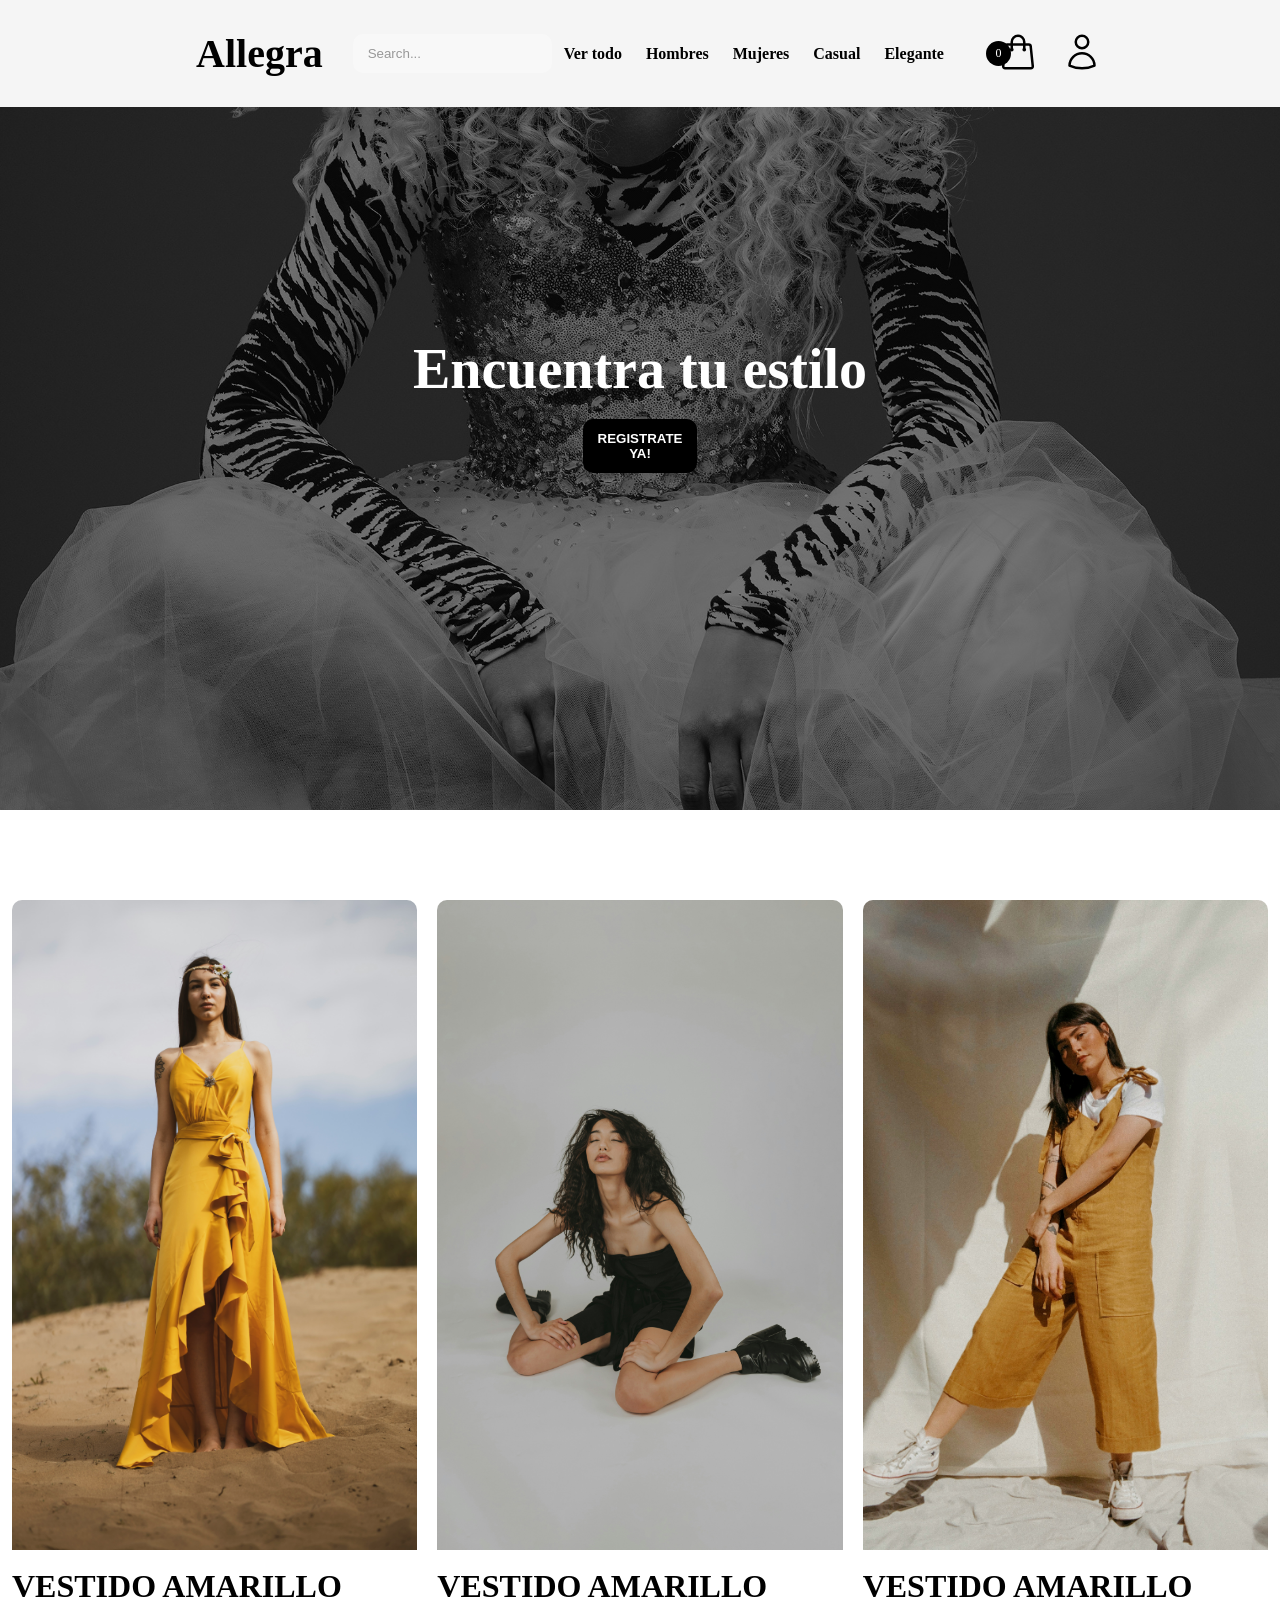
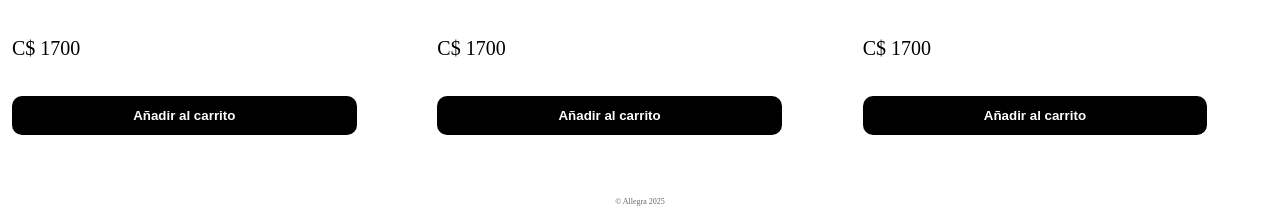
==== index.html @ 5d54c1ca "Se agrega el proyecto" ====
<!DOCTYPE html>
<html lang="en">

<head>
    <meta charset="UTF-8">
    <meta name="viewport" content="width=device-width, initial-scale=1.0">
    <title>Home - Allegra</title>
    <link rel="stylesheet" href="asset/styles.css" />
</head>

<body>
    <header>
        <div class="container">
            <h1 class="logo">Allegra</h1>
            <div class="search-bar">
                <input type="text" placeholder="Search...">
            </div>
            <nav>
                <ul>
                    <li><a href="#product-grid">Ver todo</a></li>
                    <li><a href="men.html">Hombres</a></li>
                    <li><a href="woman.html">Mujeres</a></li>
                    <li><a href="#">Casual</a></li>
                    <li><a href="#">Elegante</a></li>
                </ul>
            </nav>
            <div class="container-icon">
                <a href="cart.html">
                    <svg xmlns="http://www.w3.org/2000/svg" fill="none" viewBox="0 0 24 24" stroke-width="1.5"
                    stroke="currentColor" class="icon-cart">
                    <path stroke-linecap="round" stroke-linejoin="round"
                        d="M15.75 10.5V6a3.75 3.75 0 1 0-7.5 0v4.5m11.356-1.993 1.263 12c.07.665-.45 1.243-1.119 1.243H4.25a1.125 1.125 0 0 1-1.12-1.243l1.264-12A1.125 1.125 0 0 1 5.513 7.5h12.974c.576 0 1.059.435 1.119 1.007ZM8.625 10.5a.375.375 0 1 1-.75 0 .375.375 0 0 1 .75 0Zm7.5 0a.375.375 0 1 1-.75 0 .375.375 0 0 1 .75 0Z" />
                </svg>
                </a>
                <a href="login.html">
                    <svg xmlns="http://www.w3.org/2000/svg" fill="none" viewBox="0 0 24 24" stroke-width="1.5"
                        stroke="currentColor" class="icon-user">
                        <path stroke-linecap="round" stroke-linejoin="round"
                            d="M15.75 6a3.75 3.75 0 1 1-7.5 0 3.75 3.75 0 0 1 7.5 0ZM4.501 20.118a7.5 7.5 0 0 1 14.998 0A17.933 17.933 0 0 1 12 21.75c-2.676 0-5.216-.584-7.499-1.632Z" />
                    </svg>
                </a>

                <div class="count-products">
                    <span id="contador-productos">0</span>
                </div>

            </div>
        </div>

    </header>
    <section id="hero">
        <h1>Encuentra tu estilo</h1>
        <form action=""><button class="button-register">REGISTRATE YA!</button></form>
    </section>
    <section id="product-grid">
        <div class="container">
            <div class="container-items">
                <div class="item">
                    <figure><img src="asset/images/engin-akyurt-V3ooWSqPPvc-unsplash.jpg" alt="product" /></figure>
                    <div class="info-product">
                        <h2>VESTIDO AMARILLO</h2>
                        <p>C$ 1700</p>
                        <form action="cart.html"><button>Añadir al carrito</button></form>
                    </div>
                </div>
                <div class="item">
                    <figure><img src="asset/images/elise-wilcox-J1K3axuq22k-unsplash.jpg" alt="product" /></figure>
                    <div class="info-product">
                        <h2>VESTIDO AMARILLO</h2>
                        <p>C$ 1700</p>
                        <form action="cart.html"><button>Añadir al carrito</button></form>
                    </div>
                </div>
                <div class="item">
                    <figure><img src="asset/images/farol-106-qnEwPaRu9Es-unsplash.jpg" alt="product" /></figure>
                    <div class="info-product">
                        <h2>VESTIDO AMARILLO</h2>
                        <p>C$ 1700</p>
                        <form action="cart.html"><button>Añadir al carrito</button></form>
                    </div>
                </div>
            </div>

        </div>
    </section>

    <footer>
        <div class="container">
            <p>&copy; Allegra 2025</p>
        </div>
    </footer>

    <script src="asset/index.js"></script>
</body>

</html>
---- asset/styles.css ----
* {
    margin: 0;
    padding: 0;
    box-sizing: border-box;
}


body {
    margin: 0 auto;
    background-color: white;
    max-width: 100 px;
    font-family: 'Playfair Display', serif;
}

html {
    scroll-behavior: smooth;
}

h1 {
    font-size: 3.5em;
}

h2 {
    font-size: 2.0em;
}

p {
    font-size: 1.25em;
}

ul {
    list-style: none;
    display: flex;
    justify-content: space-around;
    padding: 0;

}

button {
    width: 85%;
    padding: 12px;
    margin-top: 18px;
    border: none;
    border-radius: 10px;
    background-color: #000;
    color: #fff;
    cursor: pointer;
    font-weight: bold;
    transition: background 0.3s;
}

button:hover {
    background-color: grey;
}

.container {
    max-width: 1400px;
    margin: auto;
}

.search-bar input {
    padding: 8px;
    border-radius: 20px;
    border: 1px solid #ccc;
    width: 500px;
}

.icon-cart {
    width: 40px;
    height: 40px;
    stroke: #000;

}

.icon-cart:hover {
    cursor: pointer;
}

.icon-user {
    width: 40px;
    height: 40px;
}

img {
    max-width: 100%;
}

header {
    display: flex;
    justify-content: space-between;
    padding: 5px 0 5px 0;
    background-color: whitesmoke;
    z-index: 1;
}

.container-icon {
    position: relative;
}

.count-products {
    position: absolute;
    top: 55% right 0;
    background-color: #000;
    color: #fff;
    width: 25px;
    height: 25px;
    display: flex;
    justify-content: center;
    align-items: center;
    border-radius: 50%;
}

#contador-productos {
    font-size: 12px;
}


.cart-product {
    display: flex;
    align-items: center;
    justify-content: space-between;
    padding: 30px;

    border-bottom: 1px solid rgba(0, 0, 0, 0.20);
}


.info-cart-product {
    display: flex;
    justify-content: space-between;
    flex: 0.8;
}

.titulo-producto-carrito {
    font-size: 20px;
}

.precio-producto-carrito {
    font-weight: 700;
    font-size: 20px;
    margin-left: 10px;
}

.cantidad-producto-carrito {
    font-weight: 400;
    font-size: 20px;
}

.cart-total {
    display: flex;
    justify-content: center;
    align-items: center;
    padding: 20px 0;
    gap: 20px;
}

.cart-total h3 {
    font-size: 20 px;
    font-weight: 700;
}

.total-pagar {
    font-size: 20 px;
    font-weight: 900;
}

.icon-close {
    width: 25px;
    height: 25px;
}

.icon-close:hover {
    stroke: red;
    cursor: pointer;
}

.container-cart-products {
    position: absolute;
    top: 50px;
    right: 0;
    background-color: white;
    width: 400px;
    z-index: 2;
    box-shadow: 0 10px 20px rgba(0, 0, 0, 0.20);
    border-radius: 10px;


}

header .logo {
    margin: 0;
    padding: 25px 30px;
    font-weight: bold;

}

header .container {
    display: flex;
    flex-direction: column;
    align-items: center;
}

header .container-icon {
    display: flex;
    flex-direction: column;
    align-items: center;
}

header nav {
    display: flex;
    flex-direction: column;
    text-align: center;
    padding-bottom: 25px;
}

header a {
    padding: 5px 12px;
    text-decoration: none;
    font-weight: bold;
    color: black;
}

header a:hover {
    color: grey;
}

#hero {
    display: flex;
    align-items: center;
    justify-content: center;
    text-align: center;
    flex-direction: column;
    height: 90vh;
    color: white;
    background-image: linear-gradient(0deg,
            rgba(0, 0, 0, 0.5),
            rgba(0, 0, 0, 0.5)), url("images/ben-scott-bCnM5P0gcpY-unsplash.jpg");
    background-repeat: no-repeat;
    background-size: cover;
    background-position: center center;
}

#hero h1 {
    color: white;
}


.button-register {
    padding: 10px 40 px;
    margin-top: 18px;
    border: none;
    border-radius: 10px;
    background-color: #000;
    color: #fff;
    cursor: pointer;
    font-weight: bold;
}


.button-register:hover {
    color: gray;
}

footer {
    font-size: 0.5vw;

}

footer p {
    margin: 0;
    padding: 12px;
    color: rgb(100, 100, 100)
}

footer .container {
    height: 150 px;
    display: flex;
    justify-content: center;
    align-items: flex-end;
}

/* Main*/
.container-items {
    display: grid;
    grid-template-columns: repeat(3, 1fr);
    gap: 20px;
    padding: 50px 12px;
    padding-top: 90px;

}

.container-items-men {
    display: grid;
    grid-template-columns: repeat(3, 1fr);
    gap: 20px;
    padding: 50px 12px;
    padding-top: 150px;

}

.item {
    border-radius: 10px;
}

.item:hover {
    box-shadow: 0 10px 20px rgba(0, 0, 0, 0.20);
}

.info-product {
    padding: 15px 30 px;
    line-height: 2;
    display: flex;
    flex-direction: column;
    gap: 10px;
}

.item img {
    width: 100%;
    height: 650px;
    object-fit: cover;
    border-radius: 10px 10px 0 0;
    transition: all .5s;
}

.item figure {
    overflow: hidden;

}

.item:hover img {
    transform: scale(1.2);
}

@media(min-width:720px) {

    header {
        position: fixed;
        width: 100%;

    }

    header .container {
        flex-direction: row;
        justify-content: space-between;
    }

    header .container-icon {
        flex-direction: row;
    }

    header nav {
        flex-direction: row;
        padding-bottom: 0;
        padding-right: 30px;
    }



}

/* LOGIN */

#login {
    display: flex;
    align-items: center;
    justify-content: center;
    text-align: center;
    flex-direction: column;
    height: 100vh;
    color: white;
    background-image: linear-gradient(0deg,
            rgba(0, 0, 0, 0.5),
            rgba(0, 0, 0, 0.5)), url("images/ben-scott-bCnM5P0gcpY-unsplash.jpg");
    background-repeat: no-repeat;
    backdrop-filter: blur(8px);
    background-size: cover;
    background-position: center center;
}

.login-container {
    background: rgba(255, 255, 255, 0.886);
    border-radius: 20px;
    box-shadow: 0 8px 32px 0 rgba(31, 38, 135, 0.37);
    backdrop-filter: blur(8px);
    -webkit-backdrop-filter: blur(8px);
    border: 1px solid rgba(255, 255, 255, 0.18);
    padding: 40px;
    max-width: 400px;
    width: 90%;
    color: #000000;
    text-align: center;
}

.logo {
    font-family: 'Playfair Display', serif;
    font-size: 2.5rem;
    margin-bottom: 10px;
}

.login-title {
    font-size: 1.8rem;
    margin-bottom: 20px;
    font-weight: 600;
}

input[type="text"],
input[type="email"],
input[type="password"] {
    width: 100%;
    padding: 12px 15px;
    margin: 10px 0;
    border: none;
    border-radius: 10px;
    background: rgba(255, 255, 255, 0.3);
    color: #000000;
}

input::placeholder {
    color: rgba(111, 111, 111, 0.7);
}

.login-options {
    display: flex;
    justify-content: space-between;
    align-items: center;
    font-size: 0.9rem;
    color: #000000;
    margin-top: 10px;
}

.login-container p {
    font-size: 0.9rem;
    margin-top: 10px;
}

/* Sign Up */

#left-form{
    width: 50%;
    height: 100%;
    overflow: hidden;
    float: left;
    background-color: #fff url("images/aiony-haust-owp8uQgoK8U-unsplash.jpg") no-repeat center;
    background-size:  cover;
}

#right-form{
    width: 50%;
    height: 100%;
    margin: 0;
    float: left;
    background-color: #fff;
}
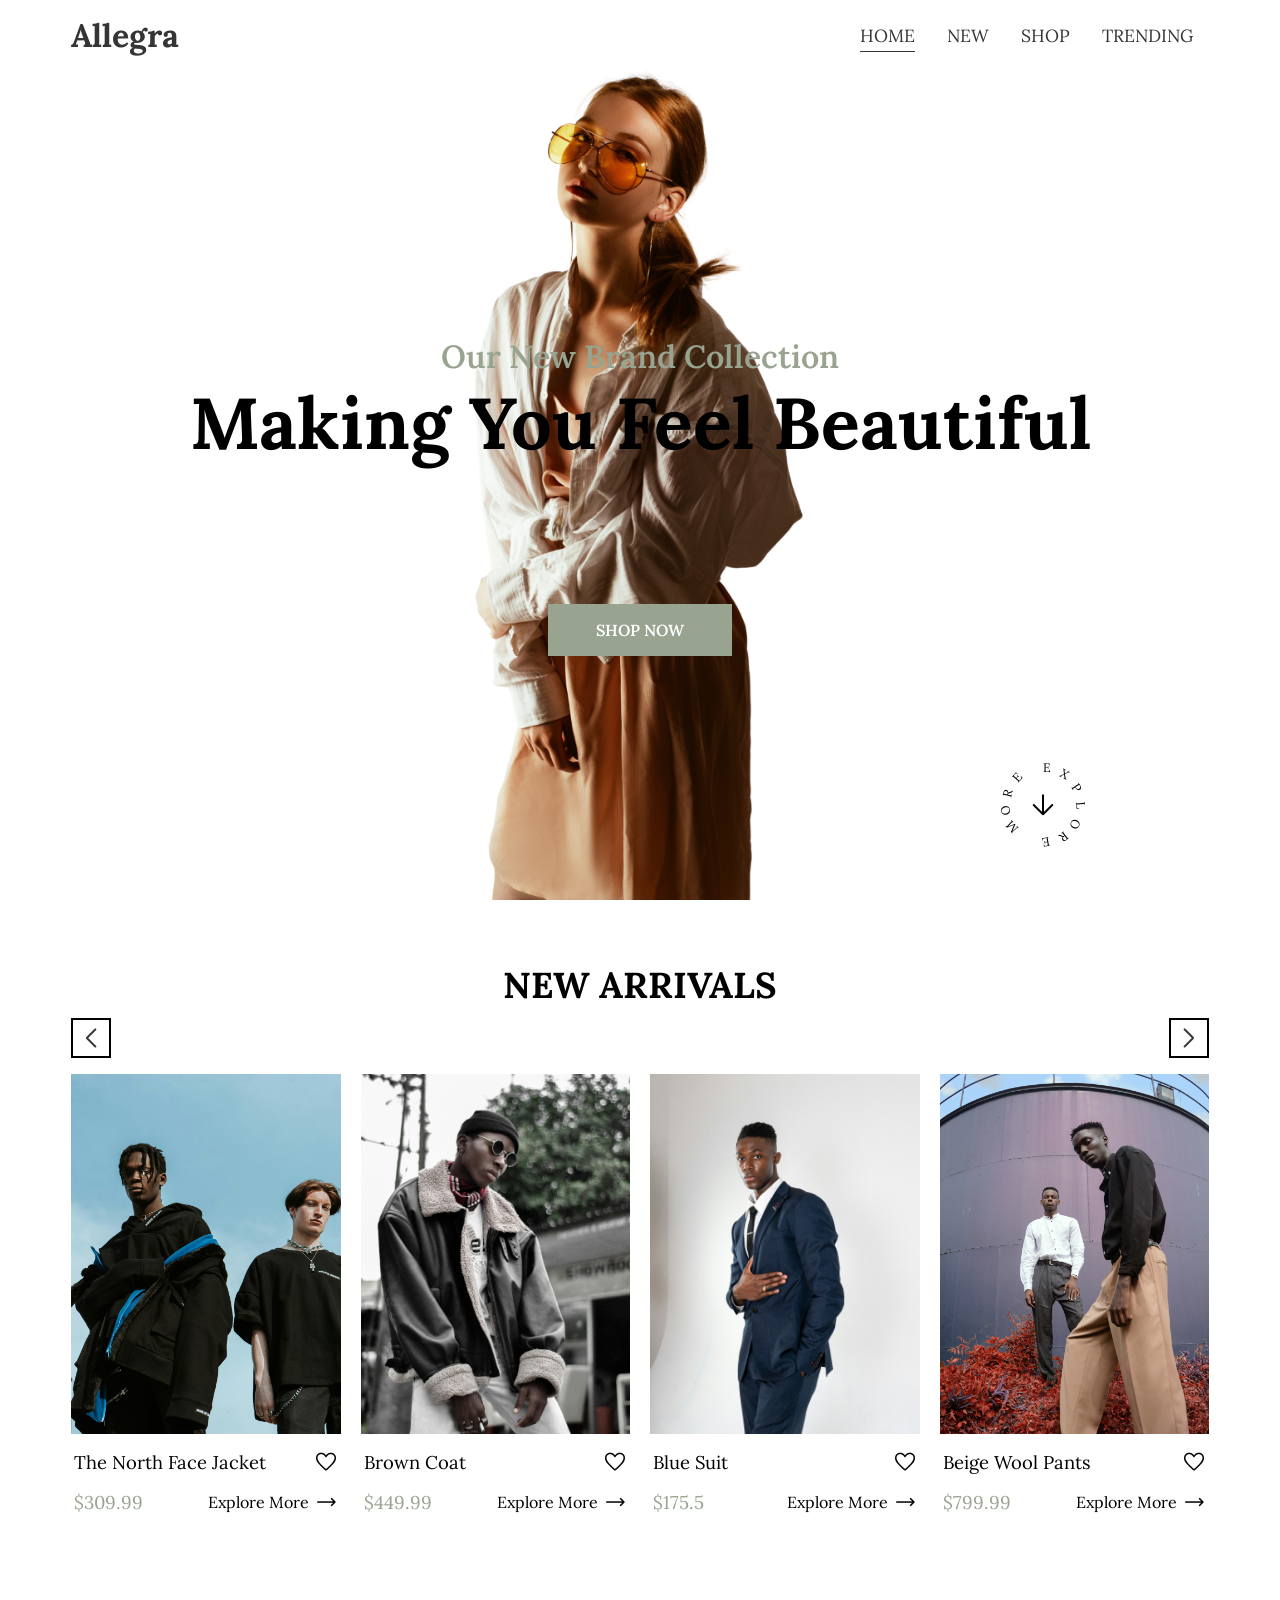
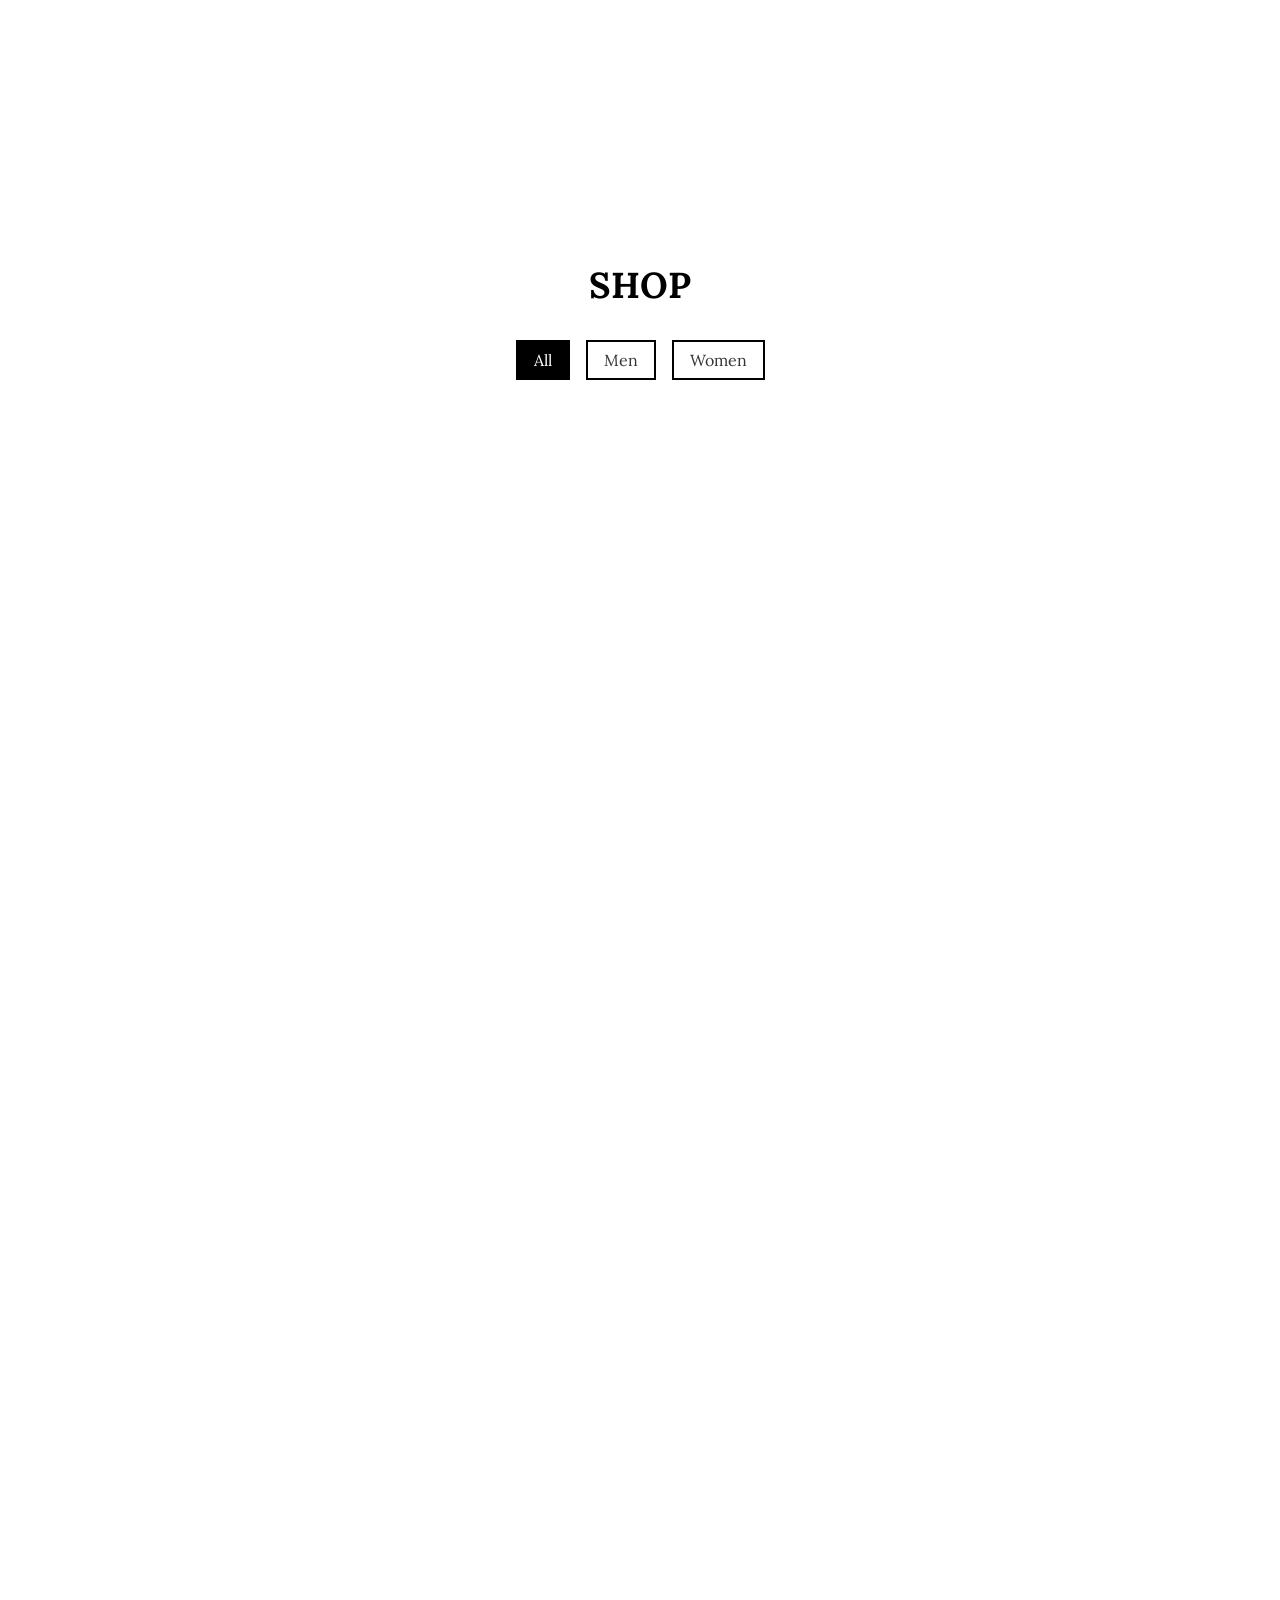
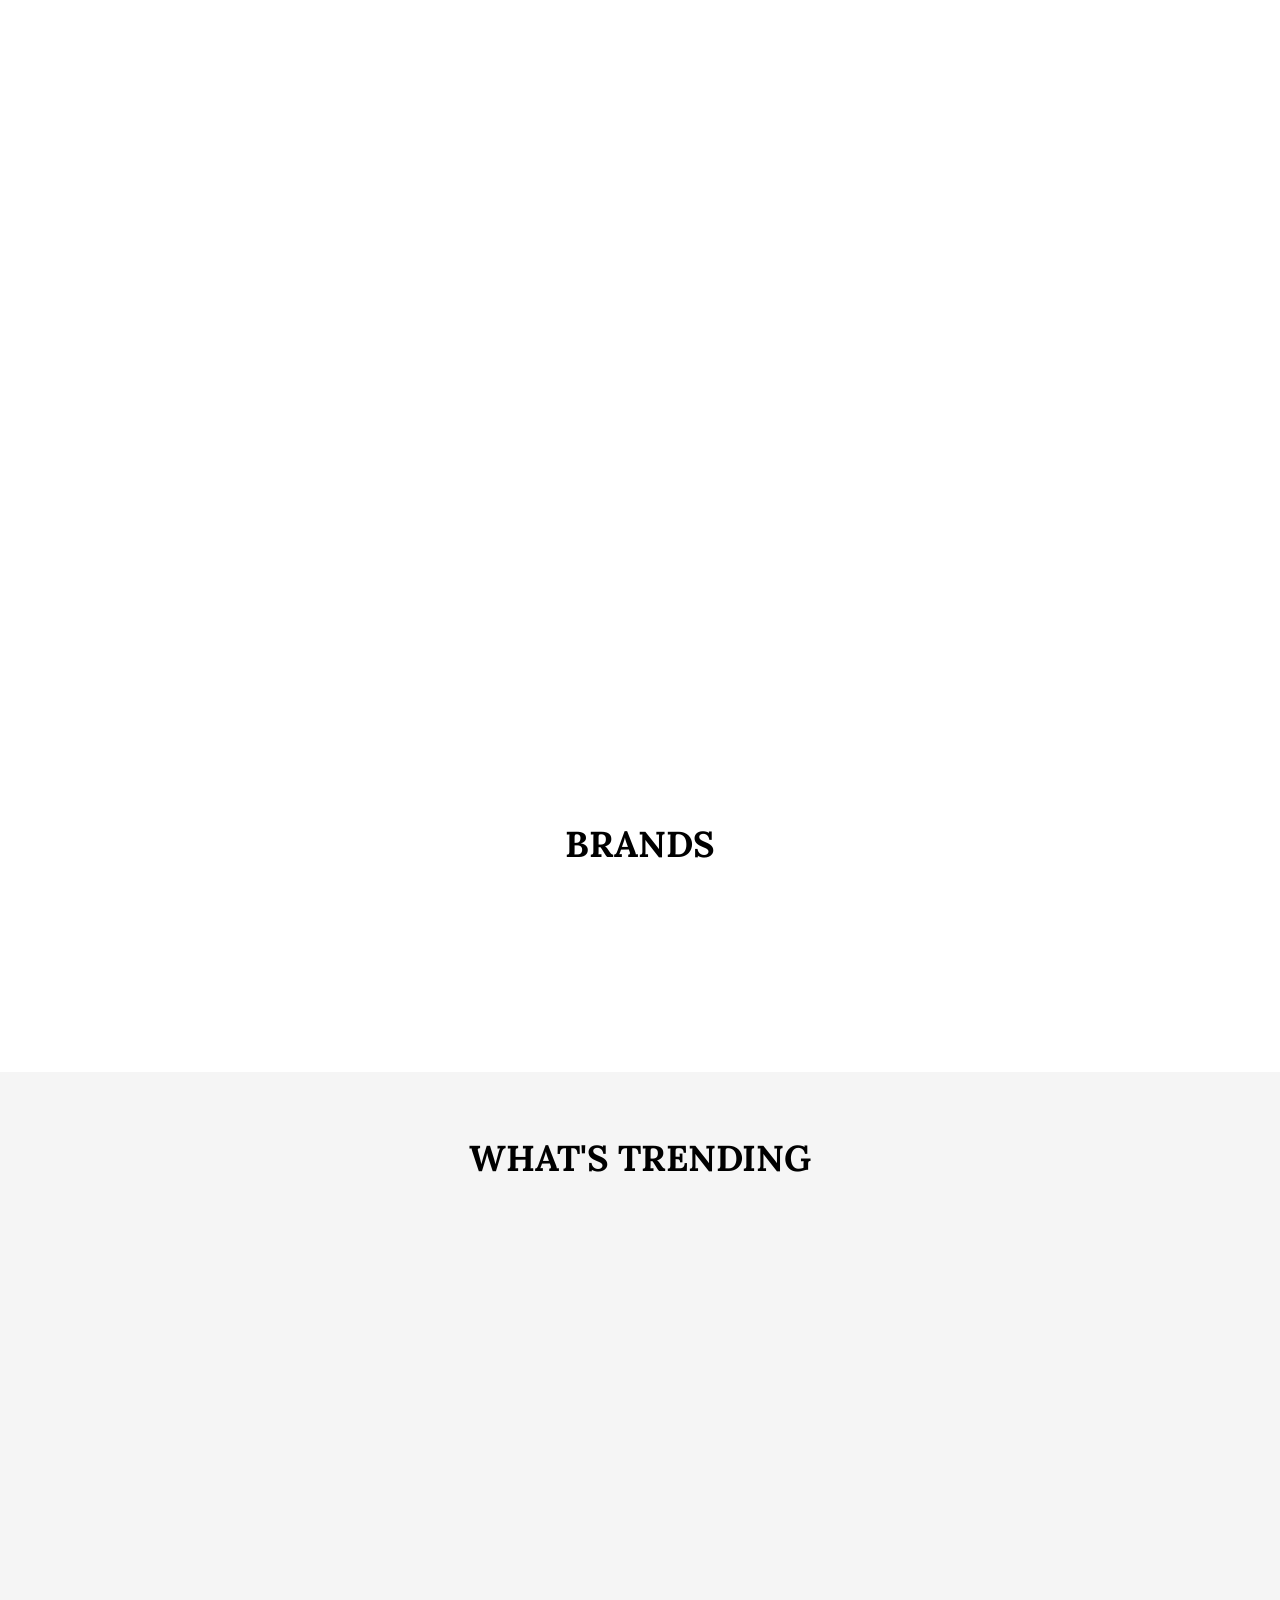
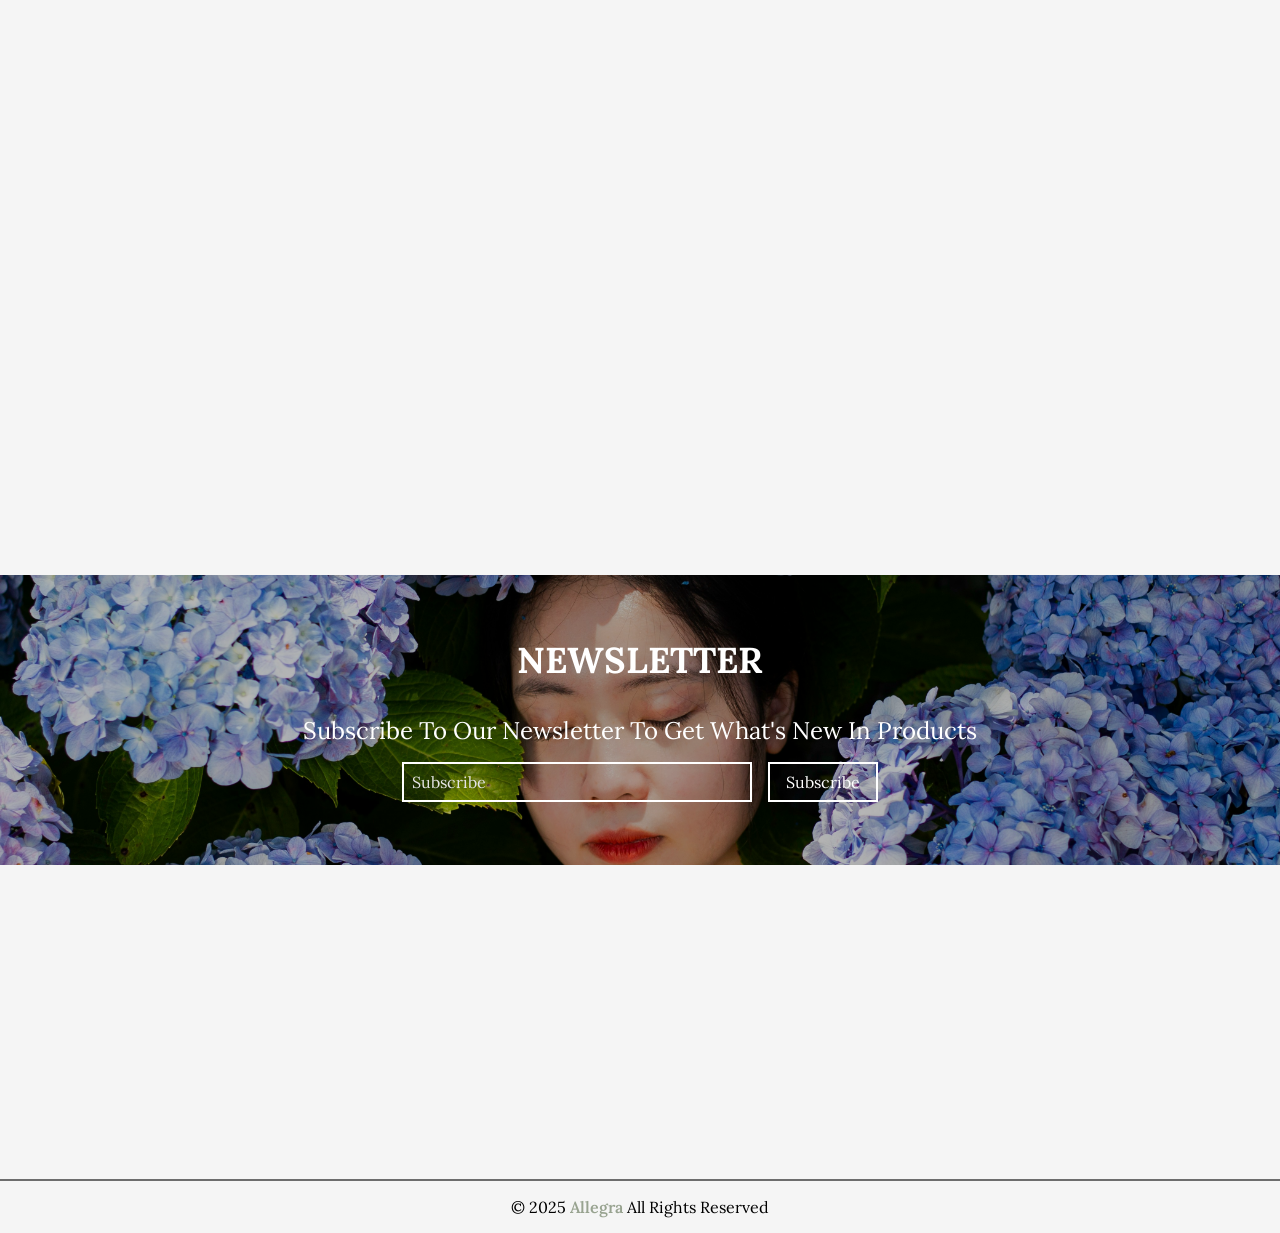
==== commit fd05bc7a: "Se agrega nuevos cambios" ====
--- a/index.html
+++ b/index.html
@@ -1,96 +1,265 @@
 <!DOCTYPE html>
 <html lang="en">
-
-<head>
-    <meta charset="UTF-8">
-    <meta name="viewport" content="width=device-width, initial-scale=1.0">
-    <title>Home - Allegra</title>
-    <link rel="stylesheet" href="asset/styles.css" />
-</head>
-
-<body>
-    <header>
-        <div class="container">
-            <h1 class="logo">Allegra</h1>
-            <div class="search-bar">
-                <input type="text" placeholder="Search...">
-            </div>
-            <nav>
-                <ul>
-                    <li><a href="#product-grid">Ver todo</a></li>
-                    <li><a href="men.html">Hombres</a></li>
-                    <li><a href="woman.html">Mujeres</a></li>
-                    <li><a href="#">Casual</a></li>
-                    <li><a href="#">Elegante</a></li>
+    <head>
+        <meta charset="UTF-8" />
+        <meta name="viewport" content="width=device-width, initial-scale=1.0" />
+        <!-- Google Fonts Icons -->
+        <link rel="stylesheet" href="https://fonts.googleapis.com/css2?family=Material+Symbols+Rounded:opsz,wght,FILL,GRAD@48,400,0,0" />
+
+        <!-- CSS -->
+        <link rel="stylesheet" href="asset/styles.css" />
+        <link rel="stylesheet" href="asset/css/swiper.css" />
+
+        
+        <title>Allegra - Home</title>
+    </head>
+    <body>
+        <!-- ============= Header ============= -->
+        <header class="header">
+            <nav class="header__container container">
+                <div class="header__logo">
+                    <h1><a href="./">Allegra</a></h1>
+                </div>
+                <ul class="header__links">
+                    <li class="header__link">
+                        <a href="#home" class="active">home</a>
+                    </li>
+                    <li class="header__link">
+                        <a href="#new">new</a>
+                    </li>
+                    <li class="header__link">
+                        <a href="#shop">shop</a>
+                    </li>
+                    <li class="header__link">
+                        <a href="#trending">trending</a>
+                    </li>
                 </ul>
+                
+
+                <div class="header__btn">
+                    <span style="--i: 0"></span>
+                    <span style="--i: 10"></span>
+                    <span style="--i: 20"></span>
+                </div>
             </nav>
-            <div class="container-icon">
-                <a href="cart.html">
-                    <svg xmlns="http://www.w3.org/2000/svg" fill="none" viewBox="0 0 24 24" stroke-width="1.5"
-                    stroke="currentColor" class="icon-cart">
-                    <path stroke-linecap="round" stroke-linejoin="round"
-                        d="M15.75 10.5V6a3.75 3.75 0 1 0-7.5 0v4.5m11.356-1.993 1.263 12c.07.665-.45 1.243-1.119 1.243H4.25a1.125 1.125 0 0 1-1.12-1.243l1.264-12A1.125 1.125 0 0 1 5.513 7.5h12.974c.576 0 1.059.435 1.119 1.007ZM8.625 10.5a.375.375 0 1 1-.75 0 .375.375 0 0 1 .75 0Zm7.5 0a.375.375 0 1 1-.75 0 .375.375 0 0 1 .75 0Z" />
-                </svg>
-                </a>
-                <a href="login.html">
-                    <svg xmlns="http://www.w3.org/2000/svg" fill="none" viewBox="0 0 24 24" stroke-width="1.5"
-                        stroke="currentColor" class="icon-user">
-                        <path stroke-linecap="round" stroke-linejoin="round"
-                            d="M15.75 6a3.75 3.75 0 1 1-7.5 0 3.75 3.75 0 0 1 7.5 0ZM4.501 20.118a7.5 7.5 0 0 1 14.998 0A17.933 17.933 0 0 1 12 21.75c-2.676 0-5.216-.584-7.499-1.632Z" />
-                    </svg>
-                </a>
-
-                <div class="count-products">
-                    <span id="contador-productos">0</span>
-                </div>
-
-            </div>
-        </div>
-
-    </header>
-    <section id="hero">
-        <h1>Encuentra tu estilo</h1>
-        <form action=""><button class="button-register">REGISTRATE YA!</button></form>
-    </section>
-    <section id="product-grid">
-        <div class="container">
-            <div class="container-items">
-                <div class="item">
-                    <figure><img src="asset/images/engin-akyurt-V3ooWSqPPvc-unsplash.jpg" alt="product" /></figure>
-                    <div class="info-product">
-                        <h2>VESTIDO AMARILLO</h2>
-                        <p>C$ 1700</p>
-                        <form action="cart.html"><button>Añadir al carrito</button></form>
-                    </div>
-                </div>
-                <div class="item">
-                    <figure><img src="asset/images/elise-wilcox-J1K3axuq22k-unsplash.jpg" alt="product" /></figure>
-                    <div class="info-product">
-                        <h2>VESTIDO AMARILLO</h2>
-                        <p>C$ 1700</p>
-                        <form action="cart.html"><button>Añadir al carrito</button></form>
-                    </div>
-                </div>
-                <div class="item">
-                    <figure><img src="asset/images/farol-106-qnEwPaRu9Es-unsplash.jpg" alt="product" /></figure>
-                    <div class="info-product">
-                        <h2>VESTIDO AMARILLO</h2>
-                        <p>C$ 1700</p>
-                        <form action="cart.html"><button>Añadir al carrito</button></form>
-                    </div>
-                </div>
-            </div>
-
-        </div>
-    </section>
-
-    <footer>
-        <div class="container">
-            <p>&copy; Allegra 2025</p>
-        </div>
-    </footer>
-
-    <script src="asset/index.js"></script>
-</body>
-
+        </header>
+
+        <!-- ============= Home Section ============= -->
+
+        <section class="section home" id="home">
+            <div class="home__content swiper">
+                <div class="swiper-wrapper">
+                    <div class="home__slide swiper-slide">
+                        <div class="home__image">
+                            <img src="asset/images/home1.png" alt="home1" />
+                        </div>
+                        <div class="home__description">
+                            <p class="home__sub-heading">our new brand collection</p>
+                            <h1 class="home__heading">making you feel beautiful</h1>
+                        </div>
+                    </div>
+                    <div class="home__slide swiper-slide">
+                        <div class="home__image">
+                            <img src="asset/images/home2.png" alt="home2" />
+                        </div>
+                        <div class="home__description">
+                            <p class="home__sub-heading">get 50% off</p>
+                            <h1 class="home__heading">modern designs</h1>
+                        </div>
+                    </div>
+                    <div class="home__slide swiper-slide">
+                        <div class="home__image">
+                            <img src="asset/images/home3.png" alt="home3" />
+                        </div>
+                        <div class="home__description">
+                            <p class="home__sub-heading">new women collection</p>
+                            <h1 class="home__heading">unique designs</h1>
+                        </div>
+                    </div>
+                </div>
+            </div>
+            <a href="#shop" class="home__btn btn shop-btn">shop now</a>
+            <a href="#new" class="home__btn btn go-down-btn">
+                <span class="material-symbols-rounded icon">arrow_downward</span>
+                <p class="circle-text">Explore more</p>
+            </a>
+        </section>
+
+        <!-- ============= New Section ============= -->
+
+        <section class="section new" id="new">
+            <div class="section__title">
+                <h1>new arrivals</h1>
+            </div>
+            <div class="new__container container">
+                <div class="new__btns swiper-btns">
+                    <button class="swiper-btn swiper-button-prev btn btn-border btn-border-black" id="arrow-left">
+                        <span class="material-symbols-rounded"> arrow_back_ios_new </span>
+                    </button>
+                    <button class="swiper-btn swiper-button-next btn btn-border btn-border-black" id="arrow-right">
+                        <span class="material-symbols-rounded"> arrow_forward_ios </span>
+                    </button>
+                </div>
+                <div class="new__content swiper">
+                    <div class="new__products products swiper-wrapper"></div>
+                </div>
+            </div>
+        </section>
+
+        <!-- ============= Shop Section ============= -->
+
+        <section class="section shop" id="shop">
+            <div class="section__title">
+                <h1>shop</h1>
+            </div>
+            <div class="shop__container container">
+                <div class="shop__content">
+                    <div class="shop__categories">
+                        <button class="shop__category btn btn-border btn-border-black selected" data-category="all">all</button>
+                        <button class="shop__category btn btn-border btn-border-black" data-category="men">men</button>
+                        <button class="shop__category btn btn-border btn-border-black" data-category="women">women</button>
+                    </div>
+                    <div class="shop__products products"></div>
+                </div>
+            </div>
+        </section>
+
+        <!-- ============= Brands Section ============= -->
+
+        <section class="section brands">
+            <div class="section__title">
+                <h1>brands</h1>
+            </div>
+            <div class="brands__container container">
+                <div class="brands__logo">
+                    <img src="asset/images/brand1.png" alt="Adidas" />
+                </div>
+                <div class="brands__logo">
+                    <img src="asset/images/brand2.png" alt="Louis Vuitton" />
+                </div>
+                <div class="brands__logo">
+                    <img src="asset/images/brand3.png" alt="The North Face" />
+                </div>
+                <div class="brands__logo">
+                    <img src="asset/images/brand4.png" alt="Nike" />
+                </div>
+                <div class="brands__logo">
+                    <img src="asset/images/brand5.png" alt="Reebok" />
+                </div>
+            </div>
+        </section>
+
+        <!-- ============= Trending Section ============= -->
+
+        <section class="section trending" id="trending">
+            <div class="section__title">
+                <h1>what's trending</h1>
+            </div>
+            <div class="trending__container container">
+                <div class="trending__content swiper">
+                    <div class="trending__products swiper-wrapper"></div>
+                </div>
+            </div>
+        </section>
+
+        <!-- ============= Subscribe Section ============= -->
+
+        <section class="section subscribe">
+            <div class="section__title">
+                <h1>newsletter</h1>
+            </div>
+            <div class="subscribe__container container">
+                <div class="subscribe__text">
+                    <p>subscribe to our newsletter to get what's new in products</p>
+                </div>
+                <form class="form" autocomplete="off">
+                    <input type="text" class="form__input" name="email" id="email" placeholder="Subscribe" />
+                    <button type="submit" class="form__btn btn btn-border btn-border-white">subscribe</button>
+                </form>
+            </div>
+        </section>
+
+        <!-- ============= Footer ============= -->
+
+        <footer class="footer">
+            <div class="footer__container container">
+                <div class="footer__col">
+                    <div class="footer__logo">
+                        <h1>
+                            <a href="./">Allegra</a>
+                        </h1>
+                    </div>
+                    <div class="footer__description">
+                        <p>The very best of the best</p>
+                    </div>
+                </div>
+                <div class="footer__col">
+                    <div class="footer__title">
+                        <h3>company</h3>
+                        <ul class="footer__links">
+                            <li class="footer__link"><a href="#home">Home</a></li>
+                            <li class="footer__link"><a href="#new">New</a></li>
+                            <li class="footer__link"><a href="#shop">Shop</a></li>
+                            <li class="footer__link"><a href="#trending">Trending</a></li>
+                        </ul>
+                    </div>
+                </div>
+                <div class="footer__col">
+                    <div class="footer__title">
+                        <h3>information</h3>
+                        <ul class="footer__links">
+                            <li class="footer__link">
+                                <a href="#">
+                                    <span class="material-symbols-rounded"> location_on </span>
+                                    <p>Estelí, Nicaragua.</p>
+                                </a>
+                            </li>
+                            <li class="footer__link">
+                                <a href="#">
+                                    <span class="material-symbols-rounded"> schedule </span>
+                                    <p>
+                                        Saturday - Thursday <br />
+                                        9AM - 12PM
+                                    </p>
+                                </a>
+                            </li>
+                            <li class="footer__link">
+                                <a href="tel:+12334567775">
+                                    <span class="material-symbols-rounded"> call </span>
+                                    <p>+505 7650-1289</p>
+                                </a>
+                            </li>
+                            <li class="footer__link">
+                                <a href="allegra@gmail.com">
+                                    <span class="material-symbols-rounded"> mail </span>
+                                    <p>allegra@gmail.com</p>
+                                </a>
+                            </li>
+                        </ul>
+                    </div>
+                </div>
+                <div class="footer__col">
+                    <div class="footer__title">
+                        <h3>social media</h3>
+                    </div>
+                    <ul class="footer__links">
+                        <li class="footer__link"><a href="">Instagram</a></li>
+                        <li class="footer__link"><a href="">Facebook</a></li>
+                        <li class="footer__link"><a href="">Whatsapp</a></li>
+                        <li class="footer__link"><a href="">X</a></li>
+                    </ul>
+                </div>
+            </div>
+            <div class="footer__copyRight">
+                <p>&copy; 2025 <span>Allegra</span> All Rights Reserved</p>
+            </div>
+        </footer>
+
+        <!-- ============= Scroll UP ============= -->
+        <button class="scroll-up btn btn-border btn-border-black"><span class="material-symbols-rounded"> arrow_upward </span></button>
+    </body>
+    <!-- JavaScript -->
+        <script src="asset/js/swiper.js"></script>
+        <script src="asset/js/scrollReveal.js"></script>
+        <script src="asset/js/script.js" type="module"></script>
 </html>
--- a/asset/styles.css
+++ b/asset/styles.css
@@ -1,453 +1,750 @@
+@import url("css/variables.css");
+
 * {
+    padding: 0;
     margin: 0;
-    padding: 0;
     box-sizing: border-box;
-}
-
-
-body {
-    margin: 0 auto;
-    background-color: white;
-    max-width: 100 px;
-    font-family: 'Playfair Display', serif;
-}
-
-html {
     scroll-behavior: smooth;
-}
-
-h1 {
-    font-size: 3.5em;
-}
-
-h2 {
-    font-size: 2.0em;
-}
-
-p {
-    font-size: 1.25em;
-}
-
-ul {
+    font-family: var(--font-family-lora);
+}
+
+
+/* ============= START HEADER ============= */
+
+.header {
+    display: flex;
+    align-items: center;
+    position: fixed;
+    top: 0;
+    height: var(--header-height);
+    background-color: transparent;
+    transition: background var(--default-duration) ease;
+    z-index: 1000;
+}
+
+.header__container {
+    display: flex;
+    justify-content: space-between;
+    align-items: center;
+    padding: 0 var(--padding-1);
+}
+
+.header__logo h1 {
+    color: var(--black-75);
+    font-size: var(--font-size-2);
+}
+
+.header__links {
     list-style: none;
     display: flex;
-    justify-content: space-around;
-    padding: 0;
-
-}
-
-button {
-    width: 85%;
-    padding: 12px;
-    margin-top: 18px;
-    border: none;
-    border-radius: 10px;
-    background-color: #000;
-    color: #fff;
+}
+
+.header__link {
+    position: relative;
+    padding: var(--padding-1);
+    font-size: calc(var(--font-size-1) * 1.1);
+    color: var(--black-75);
+    text-transform: uppercase;
+}
+
+.header__link a {
+    position: relative;
+}
+
+.header__link a::after {
+    content: "";
+    position: absolute;
+    bottom: -15px;
+    left: 0;
+    width: 100%;
+    height: 1px;
+    background-color: var(--black-75);
+    opacity: 0;
+    transition: all var(--default-duration) ease;
+}
+
+.header__link a:hover::after,
+.header__link a.active::after {
+    bottom: -5px;
+    opacity: 1;
+}
+
+.header__btn {
+    display: none;
+    flex-direction: column;
+    position: relative;
+    width: 30px;
+    height: 20px;
     cursor: pointer;
-    font-weight: bold;
-    transition: background 0.3s;
-}
-
-button:hover {
-    background-color: grey;
-}
-
-.container {
-    max-width: 1400px;
-    margin: auto;
-}
-
-.search-bar input {
-    padding: 8px;
-    border-radius: 20px;
-    border: 1px solid #ccc;
-    width: 500px;
-}
-
-.icon-cart {
-    width: 40px;
-    height: 40px;
-    stroke: #000;
-
-}
-
-.icon-cart:hover {
-    cursor: pointer;
-}
-
-.icon-user {
-    width: 40px;
-    height: 40px;
-}
-
-img {
-    max-width: 100%;
-}
-
-header {
+}
+
+.header__btn span {
+    position: absolute;
+    top: calc(var(--i) * 1px);
+    width: 100%;
+    height: 1px;
+    background-color: var(--black-100);
+    transition: all var(--default-duration) ease;
+}
+
+.menu-toggled .header__btn span:nth-child(1) {
+    transform: rotate(-45deg);
+    top: 10px;
+}
+
+.menu-toggled .header__btn span:nth-child(2) {
+    opacity: 0;
+}
+
+.menu-toggled .header__btn span:nth-child(3) {
+    transform: rotate(45deg);
+    top: 10px;
+}
+
+@media screen and (max-width: 768px) {
+    .header__btn {
+        display: flex;
+    }
+
+    .header__links {
+        position: fixed;
+        flex-direction: column;
+        align-items: center;
+        row-gap: 1.5rem;
+        top: var(--header-height);
+        left: -200%;
+        bottom: 0;
+        min-width: 240px;
+        width: 100%;
+        max-width: 300px;
+        background-color: var(--white-100-opcty-212);
+        border: 1px solid var(--white-95);
+        transition: left var(--default-duration) ease;
+    }
+
+    .menu-toggled .header__links {
+        left: 0;
+    }
+}
+
+/* ============= END HEADER ============= */
+
+/* ============= START HOME SECTION ============= */
+
+.home {
+    position: relative;
+    height: var(--full-view-height);
+    padding-top: var(--header-height);
+}
+
+.home__content {
+    display: flex;
+    width: 100%;
+    height: 100%;
+}
+
+.home__slide {
+    height: var(--full-view-height);
+    width: 100%;
+    background-color: var(--white-100);
+}
+
+.home__image {
+    width: 100%;
+    height: 100%;
+    transform: translateY(100px) scale(0.5);
+    opacity: 0;
+    transition: transform var(--fast-duration) ease, opacity var(--fast-duration) ease;
+}
+
+.home__slide.reveal .home__image {
+    transform: translateY(0) scale(1);
+    opacity: 1;
+}
+
+.home__image img {
+    object-fit: contain !important;
+}
+
+.home__description {
+    display: flex;
+    flex-direction: column;
+    position: absolute;
+    width: 100%;
+    top: 40%;
+    left: 50%;
+    transform: translate(-50%, -50%);
+    text-align: center;
+}
+
+.home__sub-heading {
+    font-size: clamp(var(--font-size-1-5), 4vw, var(--font-size-2));
+    font-weight: var(--font-sime-bold);
+    text-transform: capitalize;
+    color: var(--dark-lead);
+    transform: scaleX(0.2);
+    opacity: 0;
+    transition: transform var(--fast-duration) ease, opacity var(--fast-duration) ease;
+}
+
+.home__heading {
+    font-size: clamp(var(--font-size-2-5), 6vw, var(--font-size-3) * 1.5);
+    color: var(--black-100);
+    text-transform: capitalize;
+    transform: scaleX(0.2);
+    opacity: 0;
+    transition: transform var(--fast-duration) ease, opacity var(--fast-duration) ease;
+    transition-delay: 0.5s;
+}
+
+.home__slide.reveal :where(.home__sub-heading, .home__heading) {
+    transform: scaleX(1);
+    opacity: 1;
+}
+
+.shop-btn {
+    display: block;
+    position: absolute;
+    top: 70%;
+    left: 50%;
+    transform: translate(-50%, -50%);
+    padding: var(--padding-1) var(--padding-3);
+    background-color: var(--dark-lead);
+    font-weight: var(--font-sime-bold);
+    color: var(--white-100);
+    text-transform: uppercase;
+    white-space: nowrap;
+    z-index: 20;
+    transition: background var(--default-duration) ease;
+}
+
+.shop-btn:hover {
+    background-color: var(--dark-lead-hover);
+}
+
+.go-down-btn {
+    display: flex;
+    align-items: center;
+    justify-content: center;
+    position: absolute;
+    bottom: 50px;
+    right: 15%;
+    width: 90px;
+    height: 90px;
+    z-index: 20;
+    transition: transform var(--default-duration) linear;
+}
+
+.go-down-btn:hover {
+    transform: scale(1.1);
+}
+
+.go-down-btn .icon {
+    font-size: var(--font-size-2);
+}
+
+.go-down-btn .circle-text {
+    position: absolute;
+    width: 100%;
+    height: 100%;
+    animation: rotateText var(--slowest-duration) infinite linear;
+}
+
+.go-down-btn .circle-text span {
+    position: absolute;
+    font-size: calc(var(--font-size-1) / 1.3);
+    top: 0;
+    left: 50%;
+    transform: translate(-50%, -50%);
+    transform-origin: 0 45px;
+}
+
+@keyframes rotateText {
+    from {
+        transform: rotate(360deg);
+    }
+    to {
+        transform: rotate(0deg);
+    }
+}
+
+/* ============= END Home SECTION ============= */
+
+.section__title {
+    text-align: center;
+    font-size: var(--font-size-1-5);
+    margin-bottom: var(--margin-2);
+}
+
+.section__title h1 {
+    text-transform: uppercase;
+}
+
+/* ============= START NEW SECTION ============= */
+
+.new {
+    padding: calc(var(--padding-3) * 1.3) 0;
+    min-height: var(--full-view-height);
+}
+
+@media screen and (max-width: 992px) {
+    .new__content {
+        max-width: 600px;
+    }
+}
+
+@media screen and (max-width: 768px) {
+    .new__content {
+        max-width: 300px;
+    }
+}
+
+.swiper-btns {
     display: flex;
     justify-content: space-between;
-    padding: 5px 0 5px 0;
-    background-color: whitesmoke;
-    z-index: 1;
-}
-
-.container-icon {
-    position: relative;
-}
-
-.count-products {
-    position: absolute;
-    top: 55% right 0;
-    background-color: #000;
-    color: #fff;
-    width: 25px;
-    height: 25px;
-    display: flex;
+    margin-bottom: var(--margin-1);
+}
+
+.swiper-btn {
+    display: flex;
+    align-items: center;
     justify-content: center;
-    align-items: center;
-    border-radius: 50%;
-}
-
-#contador-productos {
-    font-size: 12px;
-}
-
-
-.cart-product {
-    display: flex;
-    align-items: center;
+    position: static !important;
+    width: 40px !important;
+    height: 40px !important;
+}
+
+.swiper-btn::after {
+    display: none;
+}
+
+.new__products {
+    transition-delay: 0s !important;
+}
+
+.product-card {
+    overflow: hidden;
+}
+
+.product-card__image {
+    width: 100%;
+    height: 360px;
+    background-color: var(--white-95);
+    overflow: hidden;
+}
+
+.product-card__image img {
+    transition: transform var(--slowest-duration) ease;
+}
+
+.product-card:hover .product-card__image img {
+    transform: scale(1.2);
+}
+
+.product-card__description {
+    display: flex;
+    flex-direction: column;
+    row-gap: 1rem;
+    position: relative;
+    padding: var(--padding-1) 3px;
+    background-color: var(--white-100);
+}
+
+.product-card__description .row {
+    display: flex;
     justify-content: space-between;
-    padding: 30px;
-
-    border-bottom: 1px solid rgba(0, 0, 0, 0.20);
-}
-
-
-.info-cart-product {
-    display: flex;
-    justify-content: space-between;
-    flex: 0.8;
-}
-
-.titulo-producto-carrito {
-    font-size: 20px;
-}
-
-.precio-producto-carrito {
-    font-weight: 700;
-    font-size: 20px;
-    margin-left: 10px;
-}
-
-.cantidad-producto-carrito {
-    font-weight: 400;
-    font-size: 20px;
-}
-
-.cart-total {
+    align-items: center;
+}
+
+.product-card__description .border-animation {
+    display: block;
+    position: absolute;
+    background-color: var(--black-100);
+    transition: all var(--default-duration) ease;
+}
+
+.product-card__description .border-animation:nth-of-type(1) {
+    height: 0px;
+    width: 2px;
+    left: 0;
+    top: 0;
+}
+
+.product-card__description .border-animation:nth-of-type(2) {
+    height: 2px;
+    width: 0px;
+    left: 0;
+    bottom: 0;
+}
+
+.product-card__description .border-animation:nth-of-type(3) {
+    height: 0px;
+    width: 2px;
+    right: 0;
+    bottom: 0;
+}
+
+.product-card:hover .product-card__description .border-animation:nth-of-type(1) {
+    height: 100%;
+}
+
+.product-card:hover .product-card__description .border-animation:nth-of-type(2) {
+    width: 100%;
+}
+
+.product-card:hover .product-card__description .border-animation:nth-of-type(3) {
+    height: 100%;
+}
+
+.product-card__btn {
+    transition: color var(--default-duration) ease;
+}
+
+.product-card__btn:hover {
+    color: var(--dark-lead);
+}
+
+.product-card__btn,
+.explore-more {
+    display: flex;
+    align-items: center;
+    column-gap: 5px;
+    width: fit-content;
+    background-color: transparent;
+}
+
+.explore-more span {
+    transition: transform var(--default-duration) ease;
+}
+
+.explore-more:hover span {
+    transform: translateX(2px);
+}
+
+.product-card__title {
+    text-transform: capitalize;
+    font-size: calc(var(--font-size-1-5) / 1.3);
+}
+
+.product-card__price {
+    font-size: calc(var(--font-size-1-5) / 1.3);
+    color: var(--dark-lead);
+}
+
+/* ============= END NEW SECTION ============= */
+
+/* ============= START SHOP SECTION ============= */
+
+.shop {
+    padding: calc(var(--padding-3) * 1.3) 0;
+    min-height: 100vh;
+}
+
+.shop__content {
+    display: flex;
+    flex-direction: column;
+    align-items: center;
+    row-gap: 2rem;
+}
+
+.shop__categories {
     display: flex;
     justify-content: center;
-    align-items: center;
-    padding: 20px 0;
+    flex-wrap: wrap;
+    gap: 1rem;
+}
+
+.shop__category {
+    text-transform: capitalize;
+    padding: calc(var(--padding-1) / 2) var(--padding-1);
+}
+
+.shop__category.selected {
+    background-color: var(--black-100);
+    color: var(--white-100) !important;
+}
+
+.shop__products {
+    display: flex;
+    flex-wrap: wrap;
     gap: 20px;
-}
-
-.cart-total h3 {
-    font-size: 20 px;
-    font-weight: 700;
-}
-
-.total-pagar {
-    font-size: 20 px;
-    font-weight: 900;
-}
-
-.icon-close {
-    width: 25px;
-    height: 25px;
-}
-
-.icon-close:hover {
-    stroke: red;
-    cursor: pointer;
-}
-
-.container-cart-products {
-    position: absolute;
-    top: 50px;
-    right: 0;
-    background-color: white;
-    width: 400px;
-    z-index: 2;
-    box-shadow: 0 10px 20px rgba(0, 0, 0, 0.20);
-    border-radius: 10px;
-
-
-}
-
-header .logo {
-    margin: 0;
-    padding: 25px 30px;
-    font-weight: bold;
-
-}
-
-header .container {
-    display: flex;
-    flex-direction: column;
-    align-items: center;
-}
-
-header .container-icon {
-    display: flex;
-    flex-direction: column;
-    align-items: center;
-}
-
-header nav {
-    display: flex;
-    flex-direction: column;
-    text-align: center;
-    padding-bottom: 25px;
-}
-
-header a {
-    padding: 5px 12px;
-    text-decoration: none;
-    font-weight: bold;
-    color: black;
-}
-
-header a:hover {
-    color: grey;
-}
-
-#hero {
-    display: flex;
-    align-items: center;
     justify-content: center;
-    text-align: center;
-    flex-direction: column;
-    height: 90vh;
-    color: white;
-    background-image: linear-gradient(0deg,
-            rgba(0, 0, 0, 0.5),
-            rgba(0, 0, 0, 0.5)), url("images/ben-scott-bCnM5P0gcpY-unsplash.jpg");
-    background-repeat: no-repeat;
-    background-size: cover;
-    background-position: center center;
-}
-
-#hero h1 {
-    color: white;
-}
-
-
-.button-register {
-    padding: 10px 40 px;
-    margin-top: 18px;
-    border: none;
-    border-radius: 10px;
-    background-color: #000;
-    color: #fff;
-    cursor: pointer;
-    font-weight: bold;
-}
-
-
-.button-register:hover {
-    color: gray;
-}
-
-footer {
-    font-size: 0.5vw;
-
-}
-
-footer p {
-    margin: 0;
-    padding: 12px;
-    color: rgb(100, 100, 100)
-}
-
-footer .container {
-    height: 150 px;
+}
+
+.shop__product {
+    width: 100%;
+    max-width: 268px;
+}
+
+.shop__product.hide {
+    display: none;
+}
+
+/* ============= END SHOP SECTION ============= */
+
+/* ============= START BRANDS SECTION ============= */
+
+.brands {
+    padding: calc(var(--padding-3) * 1.3) 0;
+}
+
+.brands__container {
     display: flex;
     justify-content: center;
-    align-items: flex-end;
-}
-
-/* Main*/
-.container-items {
-    display: grid;
-    grid-template-columns: repeat(3, 1fr);
-    gap: 20px;
-    padding: 50px 12px;
-    padding-top: 90px;
-
-}
-
-.container-items-men {
-    display: grid;
-    grid-template-columns: repeat(3, 1fr);
-    gap: 20px;
-    padding: 50px 12px;
-    padding-top: 150px;
-
-}
-
-.item {
-    border-radius: 10px;
-}
-
-.item:hover {
-    box-shadow: 0 10px 20px rgba(0, 0, 0, 0.20);
-}
-
-.info-product {
-    padding: 15px 30 px;
-    line-height: 2;
-    display: flex;
-    flex-direction: column;
-    gap: 10px;
-}
-
-.item img {
-    width: 100%;
-    height: 650px;
-    object-fit: cover;
-    border-radius: 10px 10px 0 0;
-    transition: all .5s;
-}
-
-.item figure {
-    overflow: hidden;
-
-}
-
-.item:hover img {
-    transform: scale(1.2);
-}
-
-@media(min-width:720px) {
-
-    header {
-        position: fixed;
-        width: 100%;
-
-    }
-
-    header .container {
-        flex-direction: row;
-        justify-content: space-between;
-    }
-
-    header .container-icon {
-        flex-direction: row;
-    }
-
-    header nav {
-        flex-direction: row;
-        padding-bottom: 0;
-        padding-right: 30px;
-    }
-
-
-
-}
-
-/* LOGIN */
-
-#login {
-    display: flex;
-    align-items: center;
-    justify-content: center;
-    text-align: center;
-    flex-direction: column;
+    gap: 3rem;
+    flex-wrap: wrap;
+}
+
+.brands__logo {
+    width: 150px;
+    background-color: var(--white-95);
+    padding: 10px;
+}
+
+.brands__logo img {
+    aspect-ratio: 3/2;
+    object-fit: contain;
+}
+
+/* ============= END  BRANDS SECTION ============= */
+
+/* ============= START TRENDING SECTION ============= */
+
+.trending {
+    padding: calc(var(--padding-3) * 1.3) 0;
+    min-height: 100vh;
+    background-color: var(--white-95);
+}
+
+.trending__container {
+    padding: 0 !important;
+}
+
+.trending__content {
+    width: 100%;
     height: 100vh;
-    color: white;
-    background-image: linear-gradient(0deg,
-            rgba(0, 0, 0, 0.5),
-            rgba(0, 0, 0, 0.5)), url("images/ben-scott-bCnM5P0gcpY-unsplash.jpg");
-    background-repeat: no-repeat;
-    backdrop-filter: blur(8px);
-    background-size: cover;
-    background-position: center center;
-}
-
-.login-container {
-    background: rgba(255, 255, 255, 0.886);
-    border-radius: 20px;
-    box-shadow: 0 8px 32px 0 rgba(31, 38, 135, 0.37);
-    backdrop-filter: blur(8px);
-    -webkit-backdrop-filter: blur(8px);
-    border: 1px solid rgba(255, 255, 255, 0.18);
-    padding: 40px;
-    max-width: 400px;
-    width: 90%;
-    color: #000000;
-    text-align: center;
-}
-
-.logo {
-    font-family: 'Playfair Display', serif;
-    font-size: 2.5rem;
-    margin-bottom: 10px;
-}
-
-.login-title {
-    font-size: 1.8rem;
-    margin-bottom: 20px;
-    font-weight: 600;
-}
-
-input[type="text"],
-input[type="email"],
-input[type="password"] {
-    width: 100%;
-    padding: 12px 15px;
-    margin: 10px 0;
-    border: none;
-    border-radius: 10px;
-    background: rgba(255, 255, 255, 0.3);
-    color: #000000;
-}
-
-input::placeholder {
-    color: rgba(111, 111, 111, 0.7);
-}
-
-.login-options {
-    display: flex;
-    justify-content: space-between;
-    align-items: center;
-    font-size: 0.9rem;
-    color: #000000;
-    margin-top: 10px;
-}
-
-.login-container p {
-    font-size: 0.9rem;
-    margin-top: 10px;
-}
-
-/* Sign Up */
-
-#left-form{
+}
+
+.trending__product {
+    display: flex !important;
+    width: 100% !important;
+    height: 100% !important;
+    column-gap: 2rem;
+    background-color: var(--white-95);
+    position: relative;
+}
+
+.trending__product__image {
     width: 50%;
     height: 100%;
-    overflow: hidden;
-    float: left;
-    background-color: #fff url("images/aiony-haust-owp8uQgoK8U-unsplash.jpg") no-repeat center;
-    background-size:  cover;
-}
-
-#right-form{
+}
+
+.trending__product__description {
+    display: flex;
+    flex-direction: column;
+    padding: clamp(var(--padding-1), 6vw, var(--padding-3));
+    padding-right: var(--padding-1);
+    margin-top: clamp(var(--padding-1), 6vw, var(--padding-3));
     width: 50%;
-    height: 100%;
-    margin: 0;
-    float: left;
-    background-color: #fff;
-}
+}
+
+.trending__product__text h1 {
+    margin-bottom: calc(var(--margin-1) / 2);
+    font-size: clamp(var(--font-size-2), 6vw, var(--font-size-3));
+}
+
+.trending__product__text h1 span {
+    color: var(--dark-lead);
+}
+
+.trending__product__text h1 p {
+    font-size: clamp(var(--font-size-2), 6vw, var(--font-size-2-5));
+}
+
+.trending__product__text .category {
+    font-size: var(--font-size-1);
+    font-weight: var(--font-sime-bold);
+    font-variant: small-caps;
+    color: var(--black-4\13);
+    margin-bottom: var(--margin-2);
+}
+
+.trending__product__text .desc {
+    margin-bottom: var(--margin-3);
+    font-size: clamp(var(--font-size-1), 4vw, var(--font-size-1) * 1.2);
+    letter-spacing: 0.06em;
+    line-height: 1.4em;
+}
+
+@media screen and (max-width: 992px) {
+    .trending__product__image {
+        width: 100%;
+    }
+    .trending__product__description {
+        position: absolute;
+        width: 100%;
+        height: 100%;
+        margin-top: 0;
+        justify-content: center;
+        text-align: center;
+        background-color: var(--white-100-opcty-163);
+    }
+    .trending__product__text .desc {
+        display: -webkit-box;
+        -webkit-box-orient: vertical;
+        -webkit-line-clamp: 5;
+        overflow: hidden;
+    }
+}
+
+/* ============= END TRENDING SECTION ============= */
+
+/* ============= START SUBSCRIBE SECTION ============= */
+
+.subscribe {
+    position: relative;
+    padding: calc(var(--padding-3) * 1.3) 0;
+    background-image: url("images/duong-thinh-uEKAEX7jr9g-unsplash.jpg");
+    background-position: center;
+    background-size: cover;
+}
+
+.subscribe::before {
+    content: "";
+    position: absolute;
+    background-color: var(--black-100-opcty-71);
+    top: 0;
+    left: 0;
+    right: 0;
+    bottom: 0;
+}
+
+.subscribe .section__title {
+    color: var(--white-100);
+    position: relative;
+    z-index: 10;
+}
+
+.subscribe__container {
+    display: flex;
+    flex-direction: column;
+    align-items: center;
+    row-gap: 1rem;
+    position: relative;
+    z-index: 10;
+}
+
+.subscribe__text {
+    text-transform: capitalize;
+    font-size: var(--font-size-1-5);
+    text-align: center;
+    color: var(--white-100);
+}
+
+.form {
+    display: flex;
+    flex-wrap: wrap;
+    justify-content: center;
+    gap: 1rem;
+    width: 100%;
+}
+
+.form__input {
+    font-size: var(--font-size-1);
+    border: 2px solid var(--white-100);
+    outline: none;
+    background-color: transparent;
+    padding: calc(var(--padding-1) / 2);
+    min-width: 230px;
+    width: 100%;
+    max-width: 350px;
+    color: var(--white-100);
+}
+
+.form__input::placeholder {
+    color: var(--white-85);
+}
+
+.form__btn {
+    padding: calc(var(--padding-1) / 2) var(--padding-1);
+}
+
+/* ============= END SUBSCRIBE SECTION ============= */
+
+/* ============= START FOOTER ============= */
+
+.footer {
+    background-color: var(--white-95);
+    padding-top: calc(var(--padding-3) * 1.3);
+}
+
+.footer__container {
+    display: flex;
+    flex-wrap: wrap;
+    gap: 3rem;
+    justify-content: space-between;
+    padding-bottom: calc(var(--padding-3) * 1.3);
+}
+
+.footer__col {
+    flex-basis: 230px;
+}
+
+.footer__links {
+    list-style: none;
+}
+
+.footer__link {
+    margin: calc(var(--margin-1) / 1.5) 0;
+}
+
+.footer__link a {
+    display: flex;
+    column-gap: 10px;
+}
+
+.footer__copyRight {
+    text-align: center;
+    padding: var(--padding-1) 0;
+    border-top: 2px solid var(--black-4\13);
+}
+
+.footer__copyRight span {
+    color: var(--dark-lead);
+    font-weight: var(--font-sime-bold);
+}
+
+@media screen and (max-width: 584px) {
+    .footer__container {
+        justify-content: center;
+    }
+}
+
+/* ============= END FOOTER ============= */
+
+/* ============= SCROLL UP ============= */
+
+.scroll-up {
+    display: flex;
+    align-items: center;
+    justify-content: center;
+    padding: calc(var(--padding-1) / 2);
+    position: fixed;
+    bottom: 0px;
+    right: 30px;
+    opacity: 0;
+    pointer-events: none;
+    z-index: -1;
+    transition: all var(--default-duration) ease;
+}
+
+.scroll-up.show {
+    bottom: 30px;
+    opacity: 1;
+    pointer-events: all;
+    z-index: 500;
+}
+
+
+
+
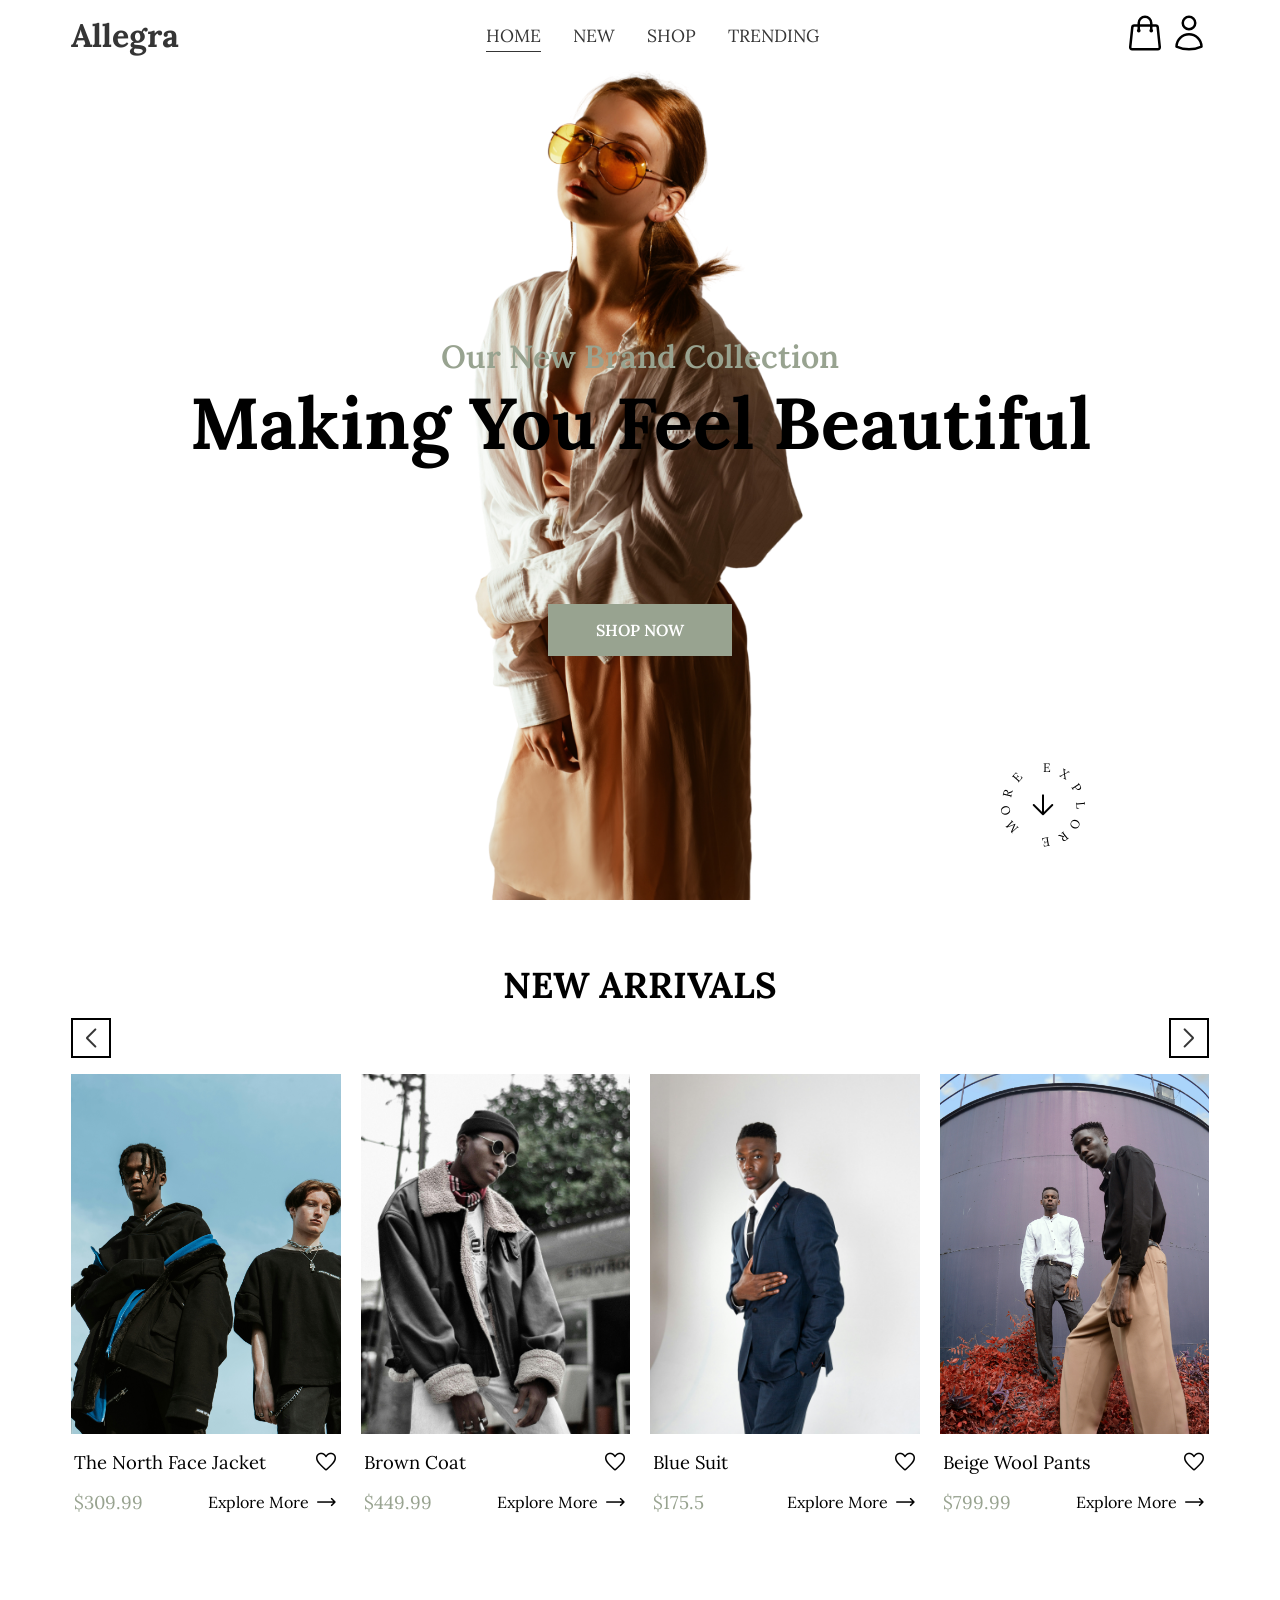
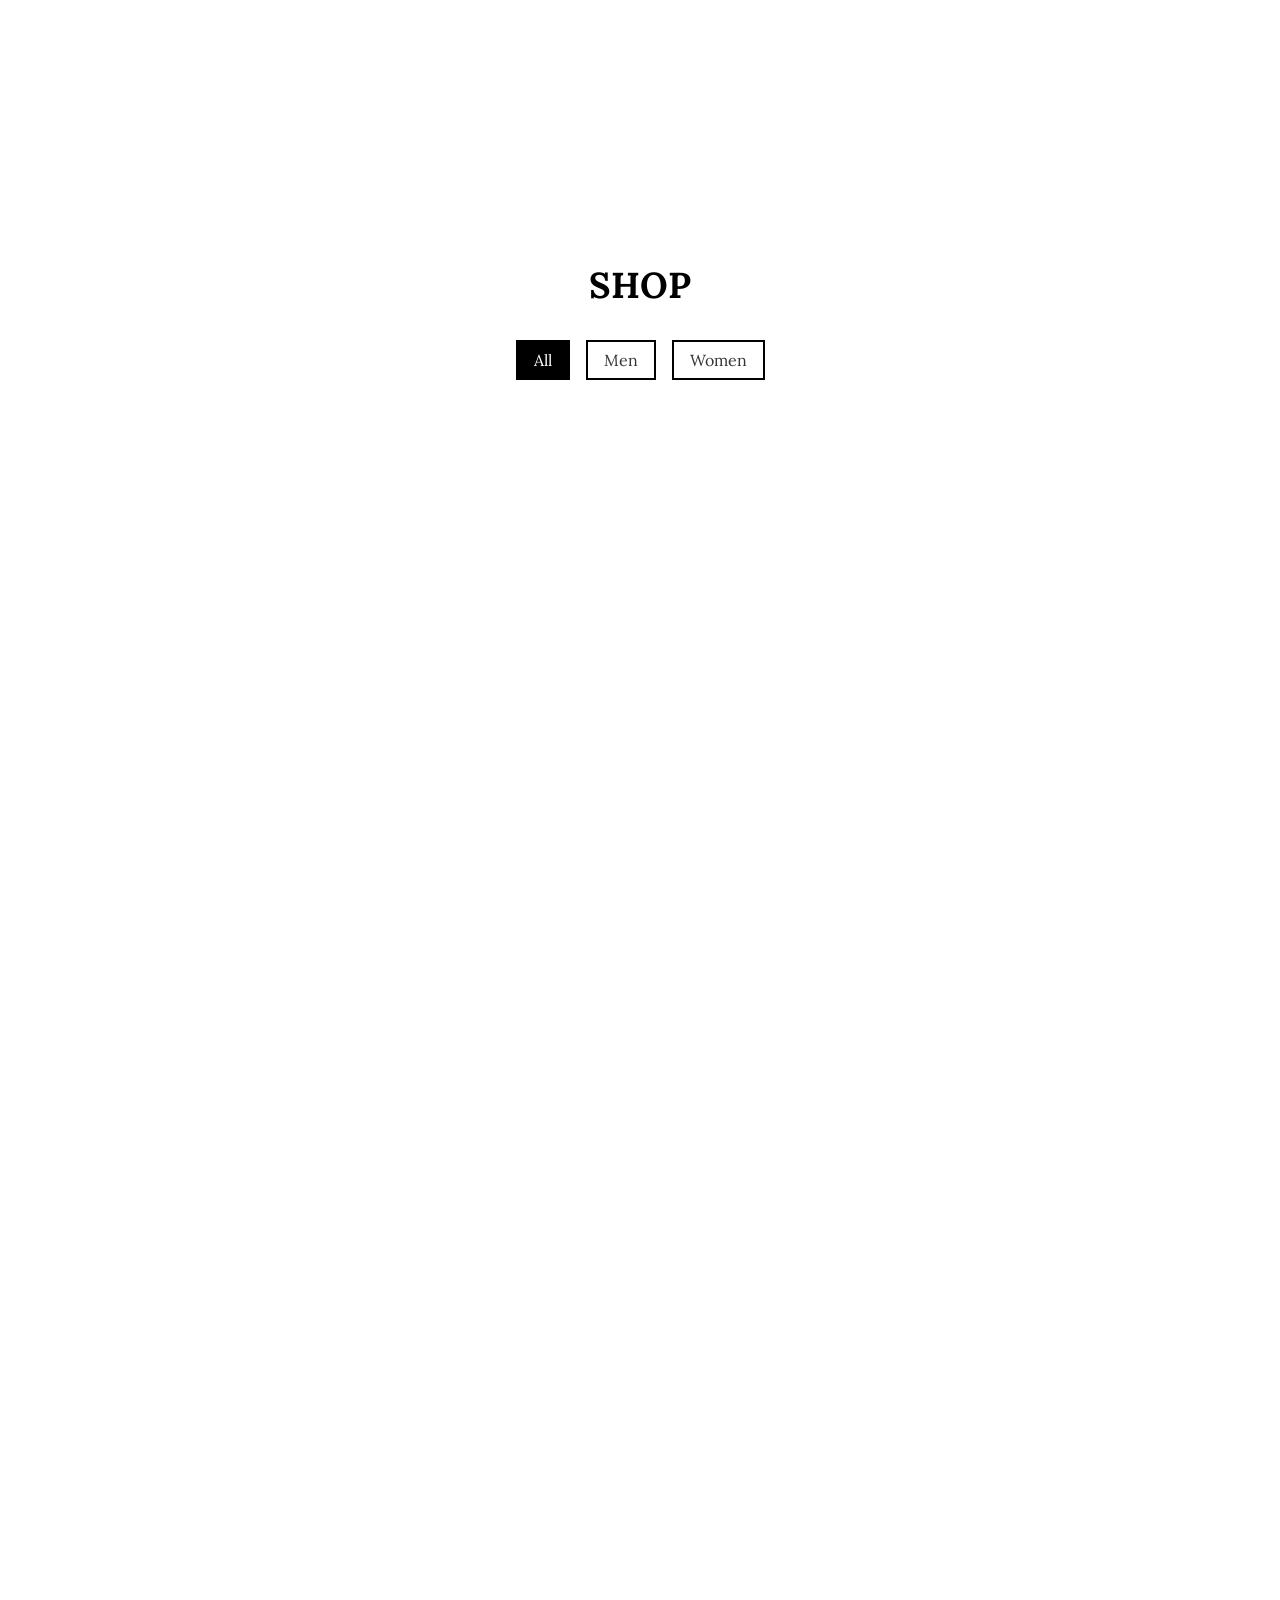
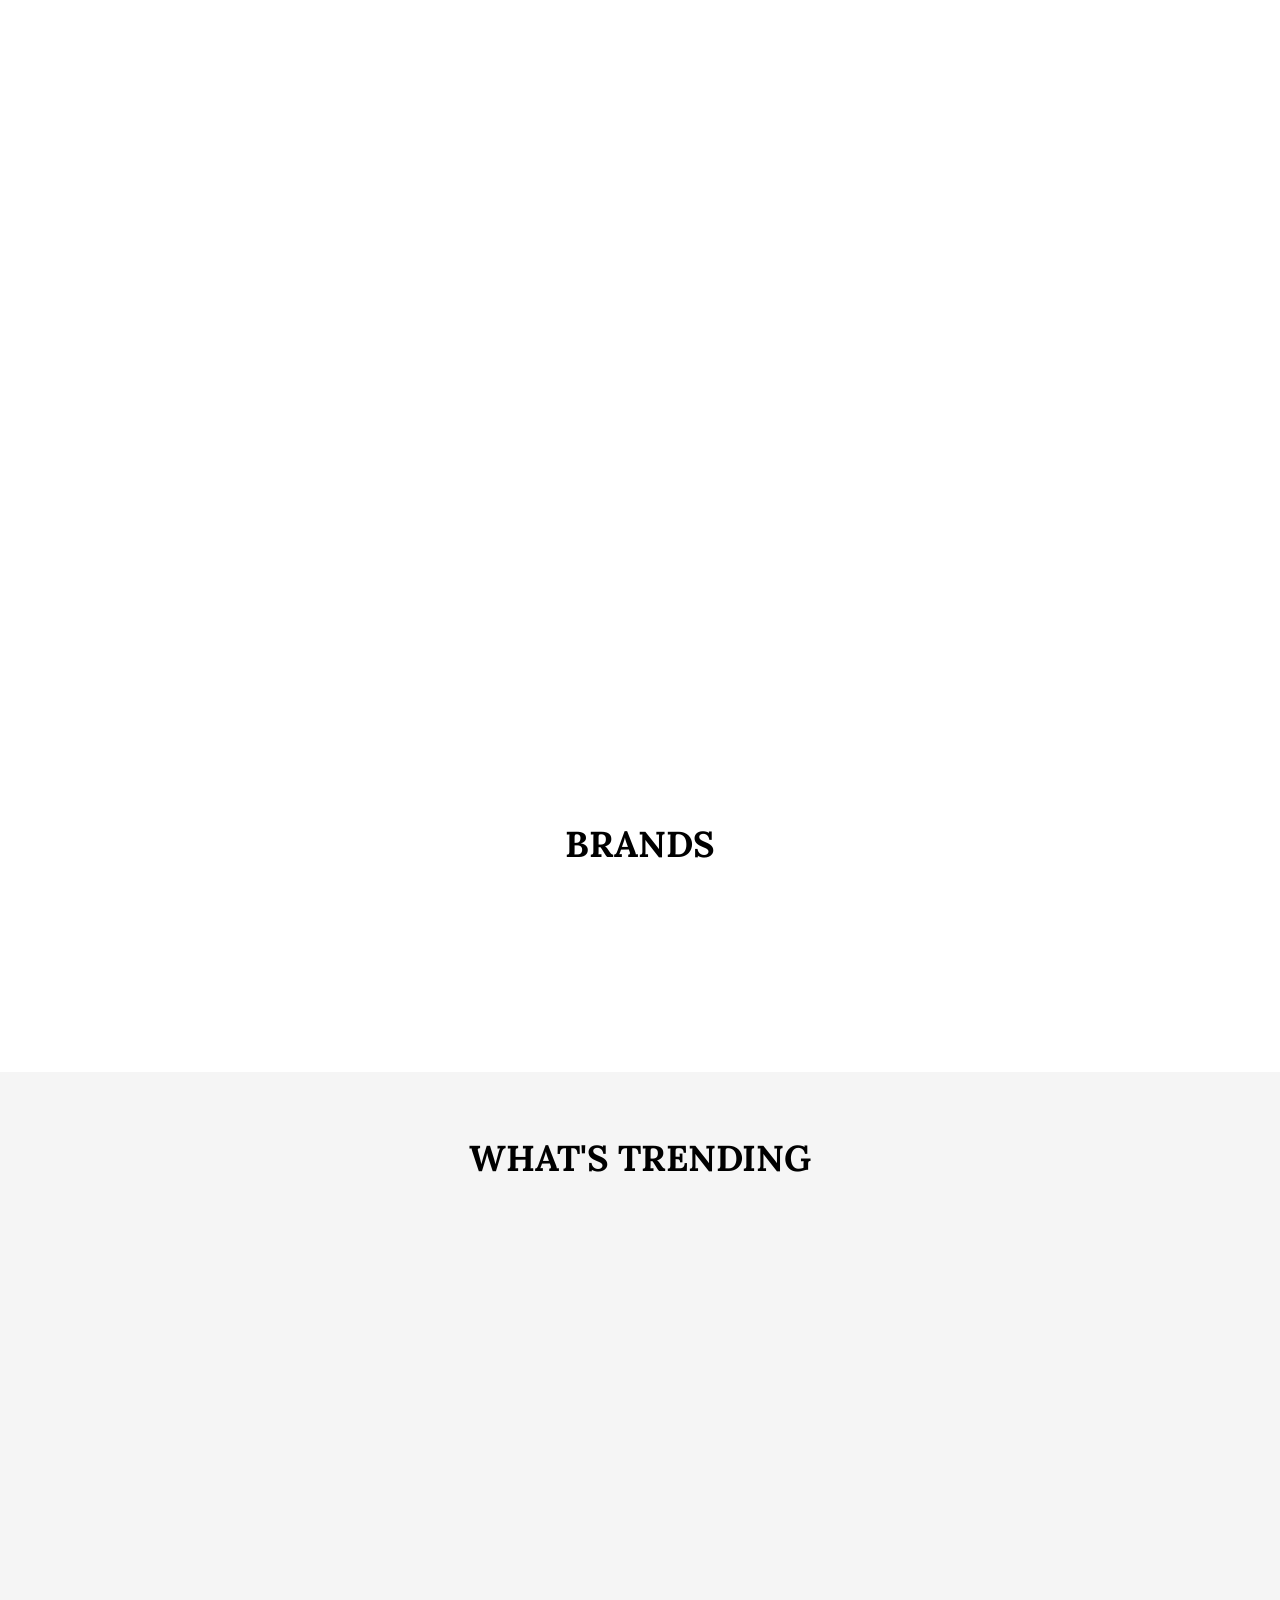
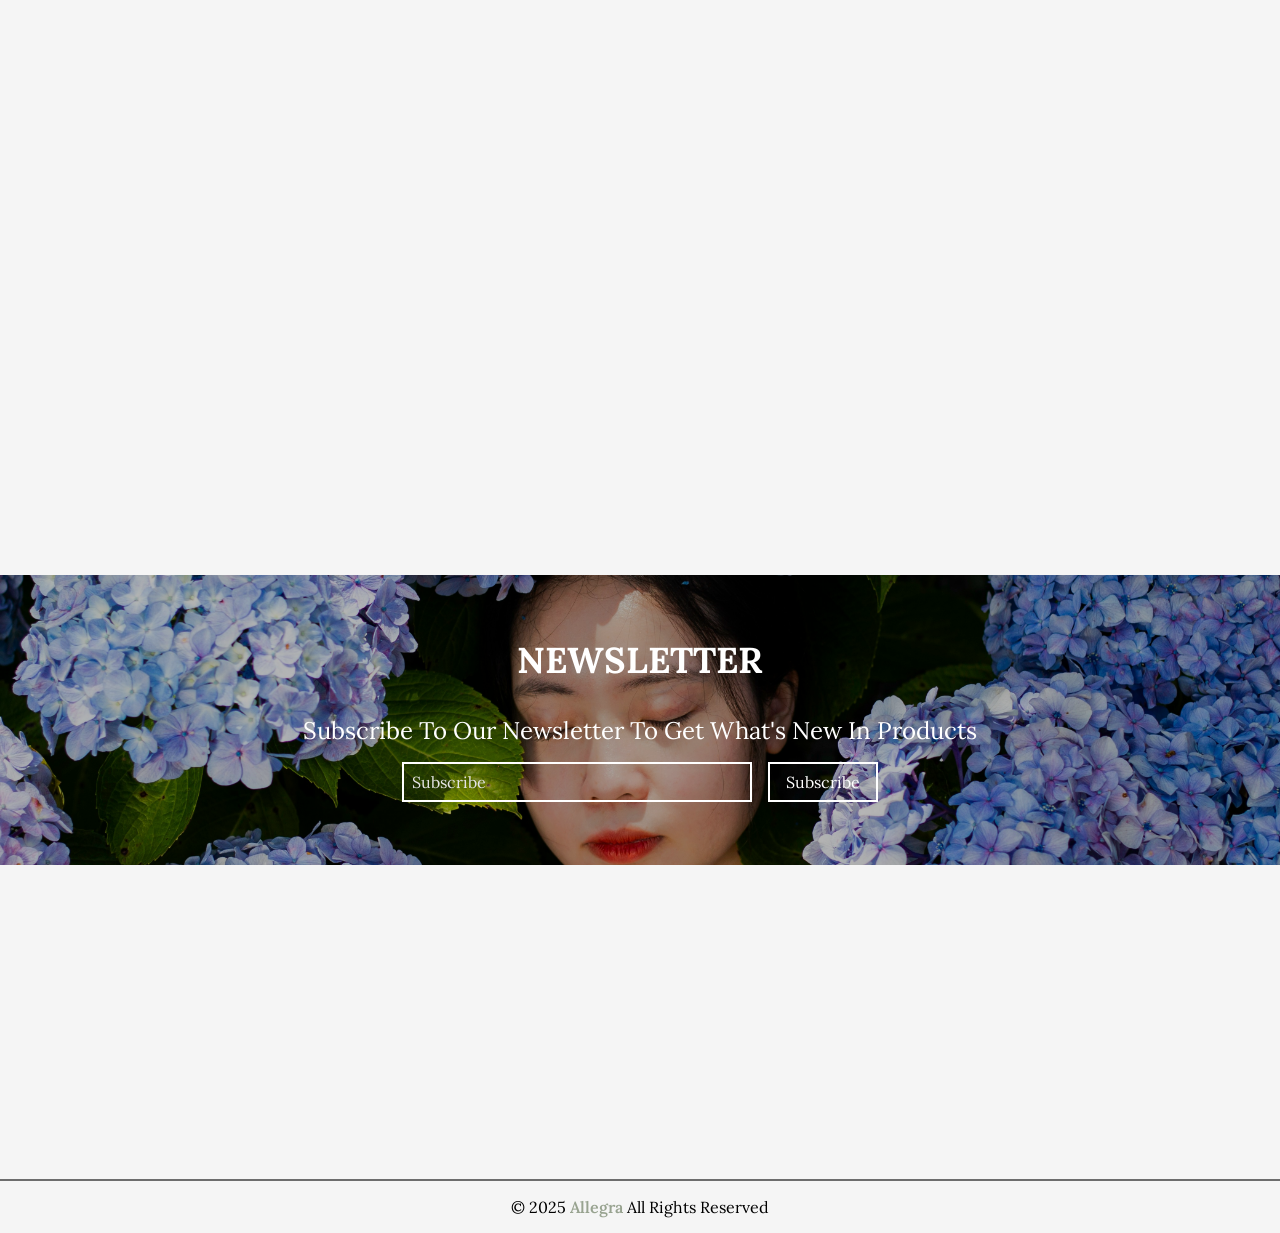
==== commit 133b9d35: "Nuevos cambios 11/06" ====
--- a/index.html
+++ b/index.html
@@ -34,7 +34,23 @@
                         <a href="#trending">trending</a>
                     </li>
                 </ul>
-                
+                <div class="container-icon">
+                    <a href="cart.html">
+                    <svg xmlns="http://www.w3.org/2000/svg" fill="none" viewBox="0 0 24 24" stroke-width="1.5"
+                    stroke="currentColor" class="icon-cart">
+                    <path stroke-linecap="round" stroke-linejoin="round"
+                        d="M15.75 10.5V6a3.75 3.75 0 1 0-7.5 0v4.5m11.356-1.993 1.263 12c.07.665-.45 1.243-1.119 1.243H4.25a1.125 1.125 0 0 1-1.12-1.243l1.264-12A1.125 1.125 0 0 1 5.513 7.5h12.974c.576 0 1.059.435 1.119 1.007ZM8.625 10.5a.375.375 0 1 1-.75 0 .375.375 0 0 1 .75 0Zm7.5 0a.375.375 0 1 1-.75 0 .375.375 0 0 1 .75 0Z" />
+                </svg>
+                </a>
+                <a href="login.html">
+                    <svg xmlns="http://www.w3.org/2000/svg" fill="none" viewBox="0 0 24 24" stroke-width="1.5"
+                        stroke="currentColor" class="icon-user">
+                        <path stroke-linecap="round" stroke-linejoin="round"
+                            d="M15.75 6a3.75 3.75 0 1 1-7.5 0 3.75 3.75 0 0 1 7.5 0ZM4.501 20.118a7.5 7.5 0 0 1 14.998 0A17.933 17.933 0 0 1 12 21.75c-2.676 0-5.216-.584-7.499-1.632Z" />
+                    </svg>
+                </a>
+
+                </div>
 
                 <div class="header__btn">
                     <span style="--i: 0"></span>
--- a/asset/styles.css
+++ b/asset/styles.css
@@ -67,6 +67,29 @@
 .header__link a.active::after {
     bottom: -5px;
     opacity: 1;
+}
+
+.container-icon {
+    position: relative;
+}
+.icon-cart {
+    width: 40px;
+    height: 40px;
+
+}
+.icon-cart:hover {
+    cursor: pointer;
+    color: gray;
+}
+
+.icon-user {
+    width: 40px;
+    height: 40px;
+}
+
+.icon-user:hover {
+    cursor: pointer;
+    color: gray;
 }
 
 .header__btn {
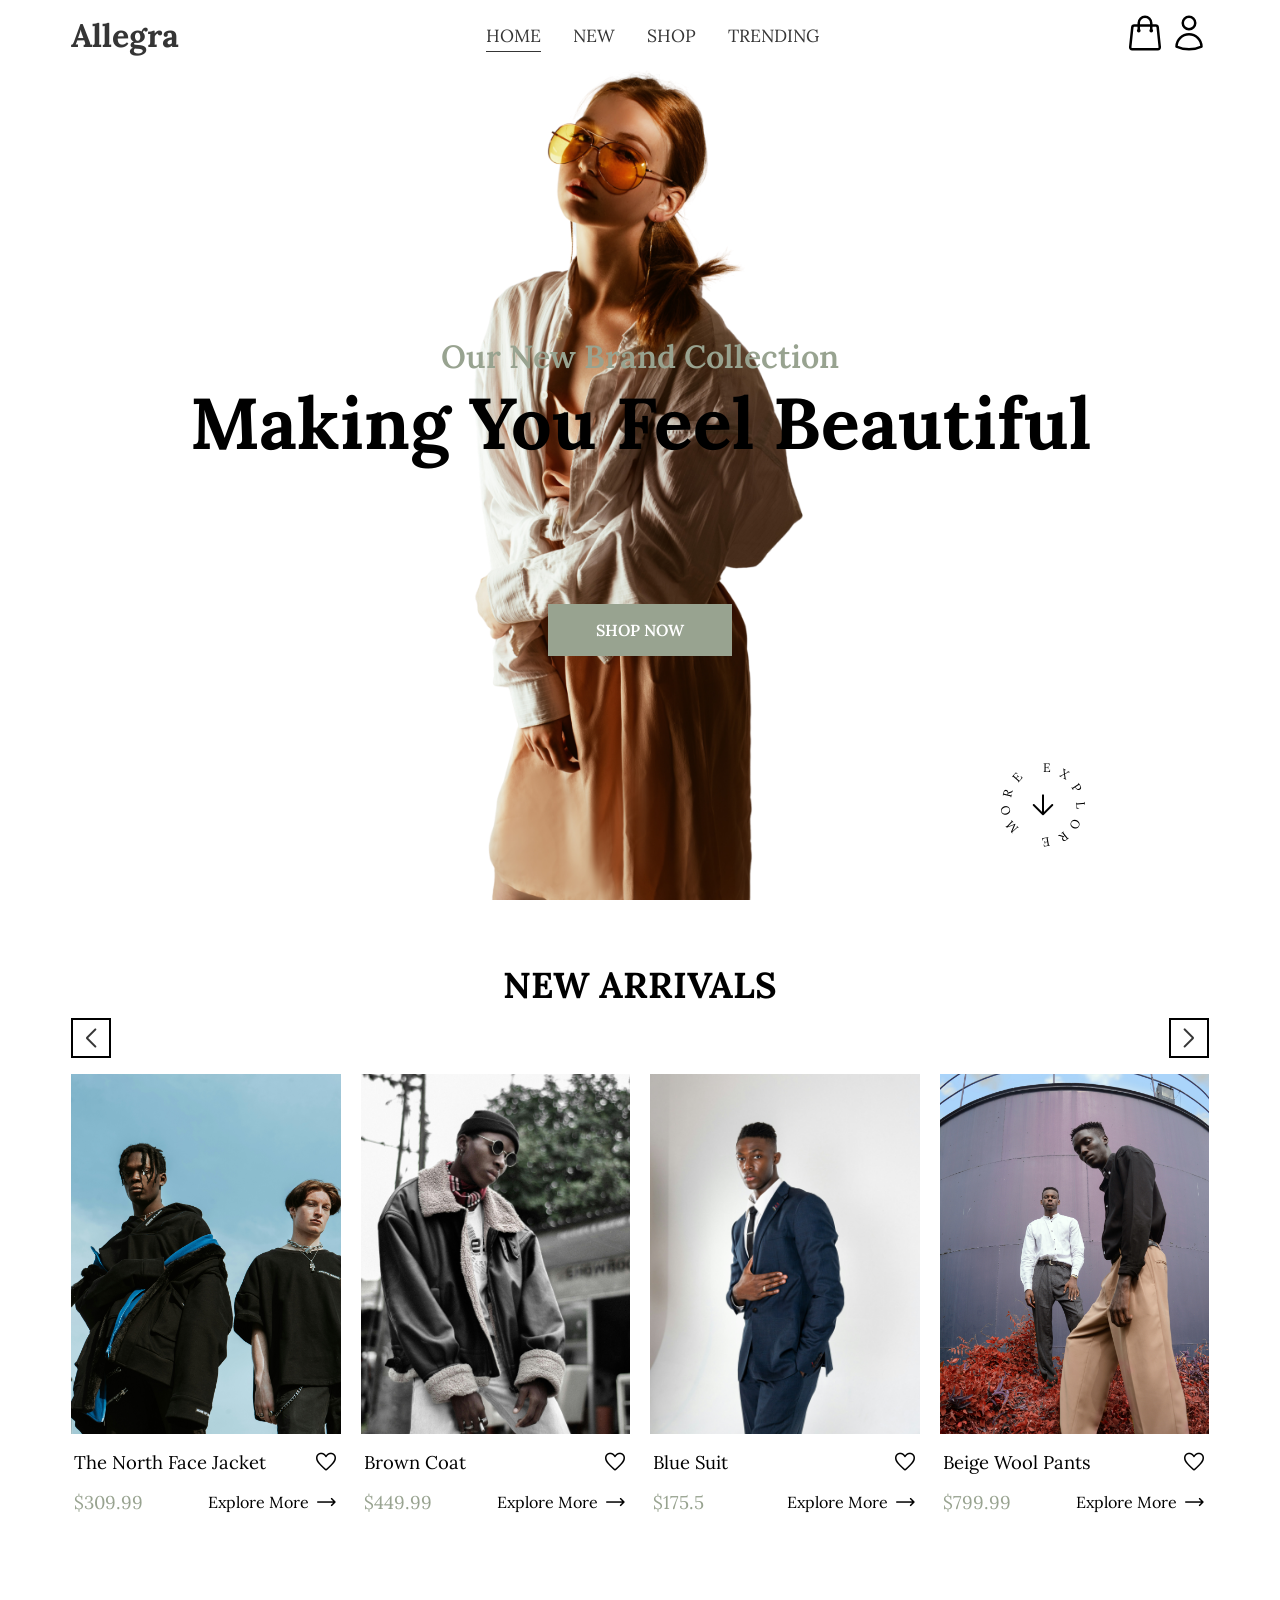
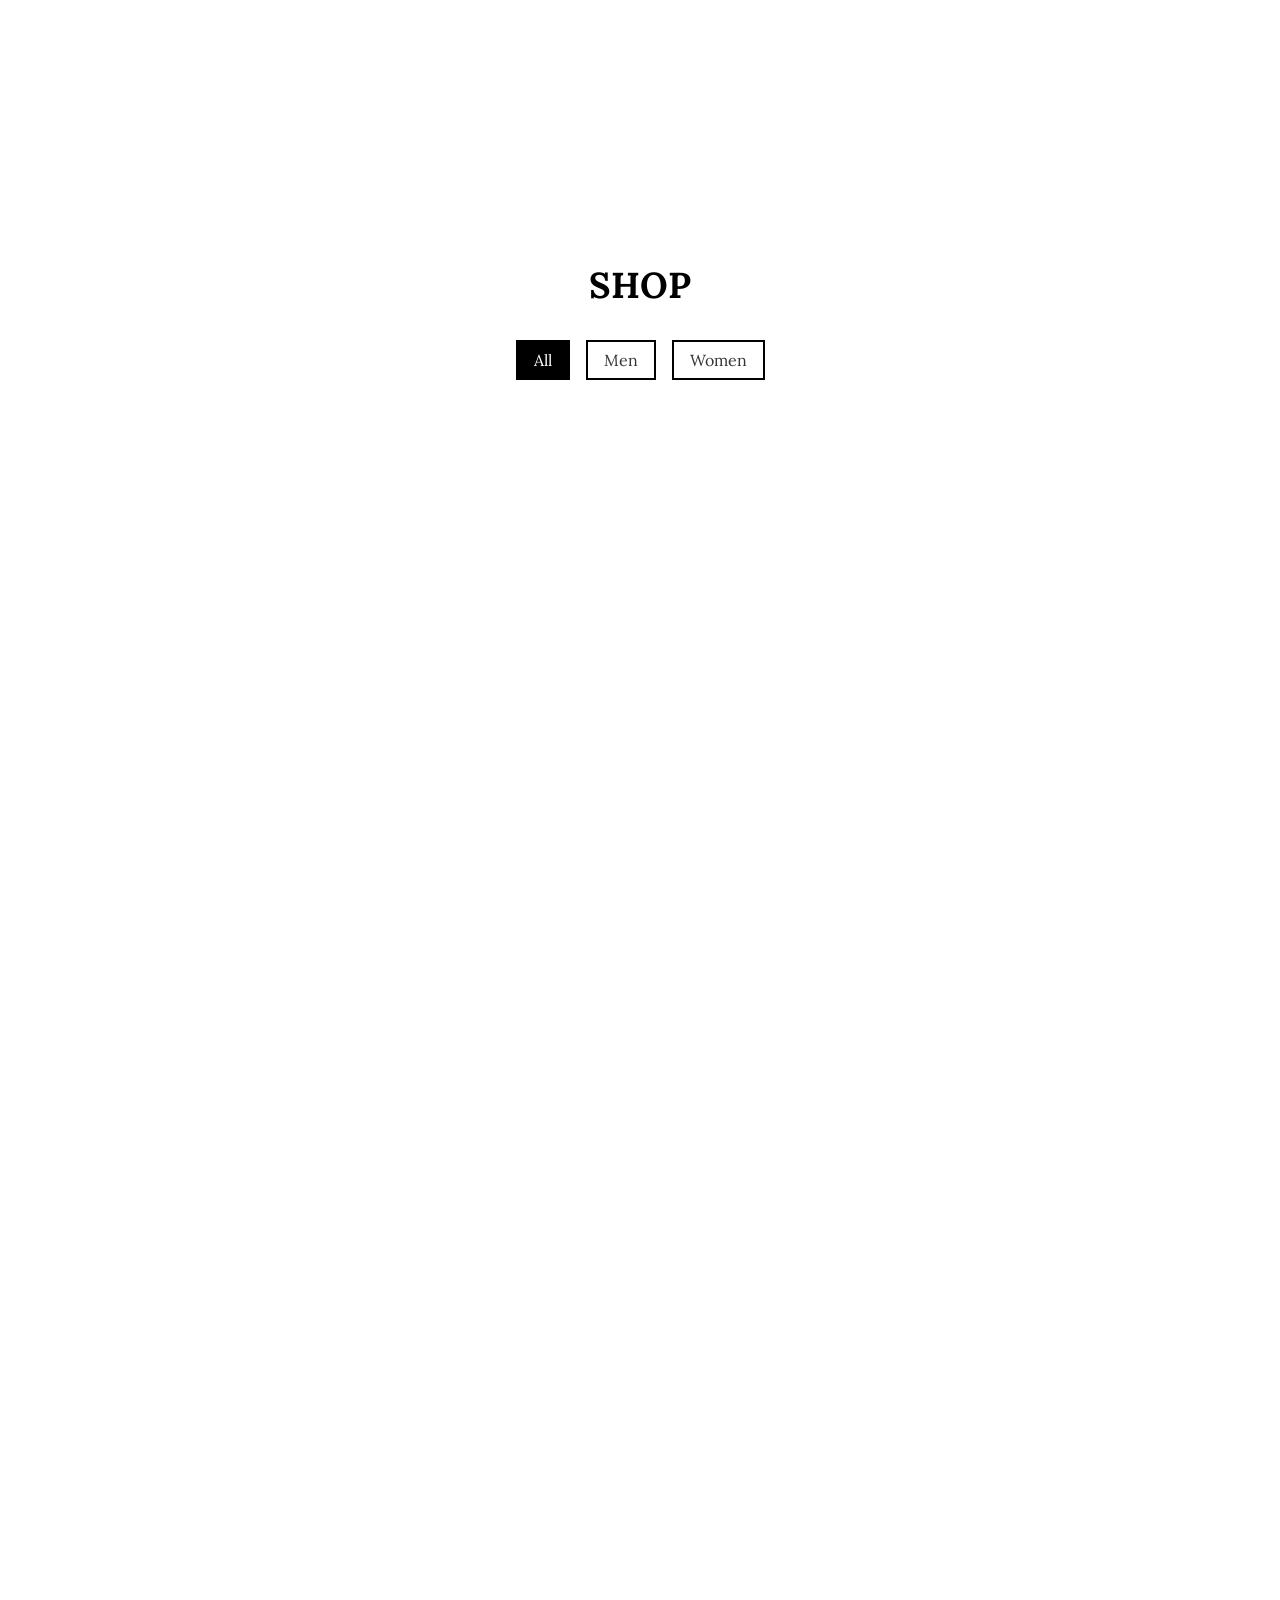
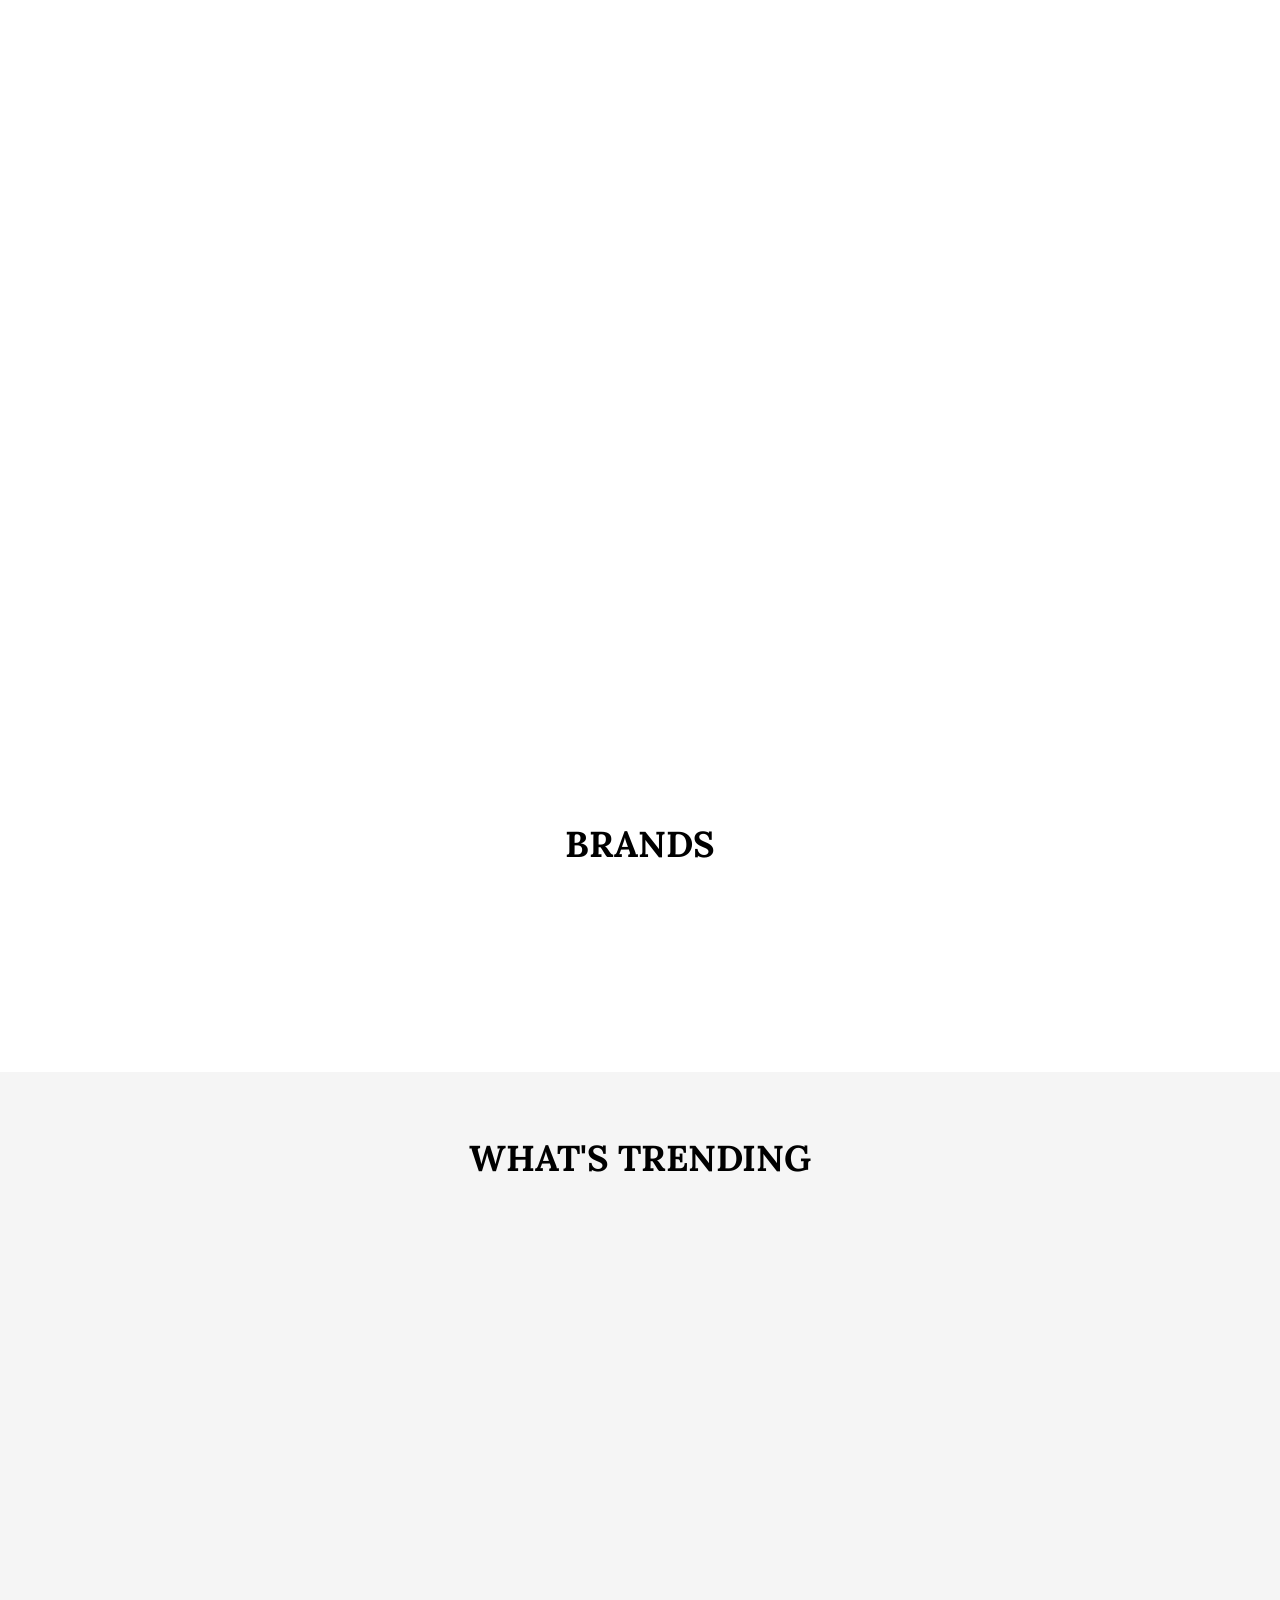
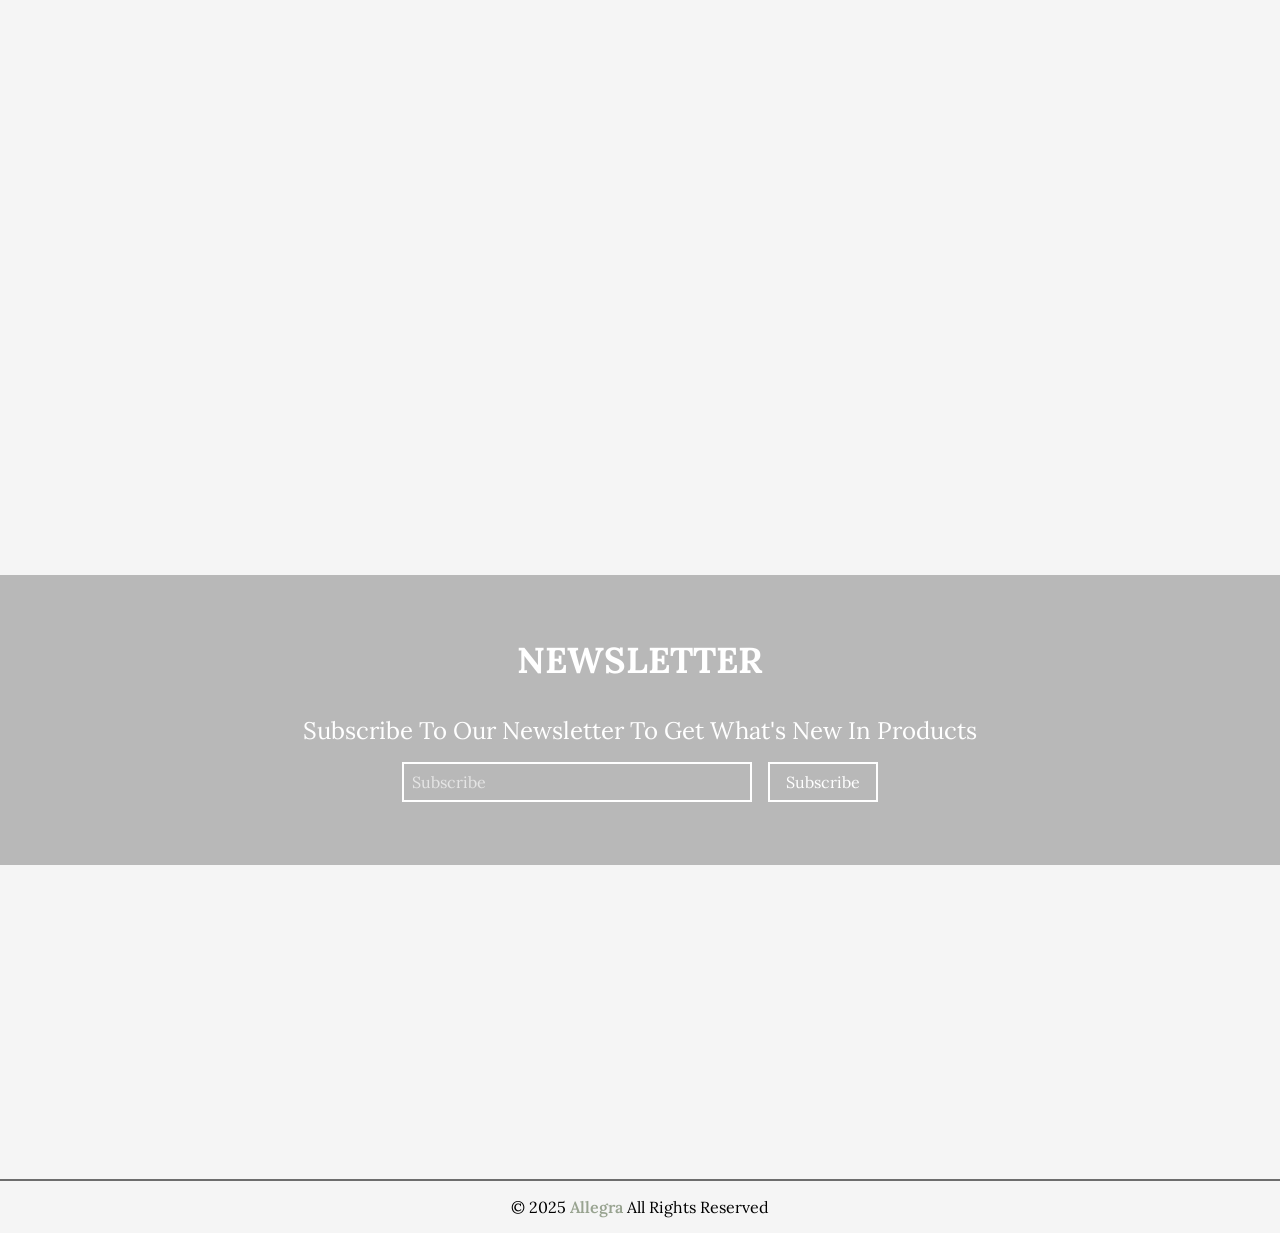
==== commit de8e4452: "Pequeños cambios de rutas styles" ====
--- a/index.html
+++ b/index.html
@@ -7,7 +7,7 @@
         <link rel="stylesheet" href="https://fonts.googleapis.com/css2?family=Material+Symbols+Rounded:opsz,wght,FILL,GRAD@48,400,0,0" />
 
         <!-- CSS -->
-        <link rel="stylesheet" href="asset/styles.css" />
+        <link rel="stylesheet" href="asset/css/styles.css" />
         <link rel="stylesheet" href="asset/css/swiper.css" />
 
         
--- a/asset/css/styles.css
+++ b/asset/css/styles.css
@@ -0,0 +1,773 @@
+@import url("/asset/css/variables.css");
+
+* {
+    padding: 0;
+    margin: 0;
+    box-sizing: border-box;
+    scroll-behavior: smooth;
+    font-family: var(--font-family-lora);
+}
+
+
+/* ============= START HEADER ============= */
+
+.header {
+    display: flex;
+    align-items: center;
+    position: fixed;
+    top: 0;
+    height: var(--header-height);
+    background-color: transparent;
+    transition: background var(--default-duration) ease;
+    z-index: 1000;
+}
+
+.header__container {
+    display: flex;
+    justify-content: space-between;
+    align-items: center;
+    padding: 0 var(--padding-1);
+}
+
+.header__logo h1 {
+    color: var(--black-75);
+    font-size: var(--font-size-2);
+}
+
+.header__links {
+    list-style: none;
+    display: flex;
+}
+
+.header__link {
+    position: relative;
+    padding: var(--padding-1);
+    font-size: calc(var(--font-size-1) * 1.1);
+    color: var(--black-75);
+    text-transform: uppercase;
+}
+
+.header__link a {
+    position: relative;
+}
+
+.header__link a::after {
+    content: "";
+    position: absolute;
+    bottom: -15px;
+    left: 0;
+    width: 100%;
+    height: 1px;
+    background-color: var(--black-75);
+    opacity: 0;
+    transition: all var(--default-duration) ease;
+}
+
+.header__link a:hover::after,
+.header__link a.active::after {
+    bottom: -5px;
+    opacity: 1;
+}
+
+.container-icon {
+    position: relative;
+}
+.icon-cart {
+    width: 40px;
+    height: 40px;
+
+}
+.icon-cart:hover {
+    cursor: pointer;
+    color: gray;
+}
+
+.icon-user {
+    width: 40px;
+    height: 40px;
+}
+
+.icon-user:hover {
+    cursor: pointer;
+    color: gray;
+}
+
+.header__btn {
+    display: none;
+    flex-direction: column;
+    position: relative;
+    width: 30px;
+    height: 20px;
+    cursor: pointer;
+}
+
+.header__btn span {
+    position: absolute;
+    top: calc(var(--i) * 1px);
+    width: 100%;
+    height: 1px;
+    background-color: var(--black-100);
+    transition: all var(--default-duration) ease;
+}
+
+.menu-toggled .header__btn span:nth-child(1) {
+    transform: rotate(-45deg);
+    top: 10px;
+}
+
+.menu-toggled .header__btn span:nth-child(2) {
+    opacity: 0;
+}
+
+.menu-toggled .header__btn span:nth-child(3) {
+    transform: rotate(45deg);
+    top: 10px;
+}
+
+@media screen and (max-width: 768px) {
+    .header__btn {
+        display: flex;
+    }
+
+    .header__links {
+        position: fixed;
+        flex-direction: column;
+        align-items: center;
+        row-gap: 1.5rem;
+        top: var(--header-height);
+        left: -200%;
+        bottom: 0;
+        min-width: 240px;
+        width: 100%;
+        max-width: 300px;
+        background-color: var(--white-100-opcty-212);
+        border: 1px solid var(--white-95);
+        transition: left var(--default-duration) ease;
+    }
+
+    .menu-toggled .header__links {
+        left: 0;
+    }
+}
+
+/* ============= END HEADER ============= */
+
+/* ============= START HOME SECTION ============= */
+
+.home {
+    position: relative;
+    height: var(--full-view-height);
+    padding-top: var(--header-height);
+}
+
+.home__content {
+    display: flex;
+    width: 100%;
+    height: 100%;
+}
+
+.home__slide {
+    height: var(--full-view-height);
+    width: 100%;
+    background-color: var(--white-100);
+}
+
+.home__image {
+    width: 100%;
+    height: 100%;
+    transform: translateY(100px) scale(0.5);
+    opacity: 0;
+    transition: transform var(--fast-duration) ease, opacity var(--fast-duration) ease;
+}
+
+.home__slide.reveal .home__image {
+    transform: translateY(0) scale(1);
+    opacity: 1;
+}
+
+.home__image img {
+    object-fit: contain !important;
+}
+
+.home__description {
+    display: flex;
+    flex-direction: column;
+    position: absolute;
+    width: 100%;
+    top: 40%;
+    left: 50%;
+    transform: translate(-50%, -50%);
+    text-align: center;
+}
+
+.home__sub-heading {
+    font-size: clamp(var(--font-size-1-5), 4vw, var(--font-size-2));
+    font-weight: var(--font-sime-bold);
+    text-transform: capitalize;
+    color: var(--dark-lead);
+    transform: scaleX(0.2);
+    opacity: 0;
+    transition: transform var(--fast-duration) ease, opacity var(--fast-duration) ease;
+}
+
+.home__heading {
+    font-size: clamp(var(--font-size-2-5), 6vw, var(--font-size-3) * 1.5);
+    color: var(--black-100);
+    text-transform: capitalize;
+    transform: scaleX(0.2);
+    opacity: 0;
+    transition: transform var(--fast-duration) ease, opacity var(--fast-duration) ease;
+    transition-delay: 0.5s;
+}
+
+.home__slide.reveal :where(.home__sub-heading, .home__heading) {
+    transform: scaleX(1);
+    opacity: 1;
+}
+
+.shop-btn {
+    display: block;
+    position: absolute;
+    top: 70%;
+    left: 50%;
+    transform: translate(-50%, -50%);
+    padding: var(--padding-1) var(--padding-3);
+    background-color: var(--dark-lead);
+    font-weight: var(--font-sime-bold);
+    color: var(--white-100);
+    text-transform: uppercase;
+    white-space: nowrap;
+    z-index: 20;
+    transition: background var(--default-duration) ease;
+}
+
+.shop-btn:hover {
+    background-color: var(--dark-lead-hover);
+}
+
+.go-down-btn {
+    display: flex;
+    align-items: center;
+    justify-content: center;
+    position: absolute;
+    bottom: 50px;
+    right: 15%;
+    width: 90px;
+    height: 90px;
+    z-index: 20;
+    transition: transform var(--default-duration) linear;
+}
+
+.go-down-btn:hover {
+    transform: scale(1.1);
+}
+
+.go-down-btn .icon {
+    font-size: var(--font-size-2);
+}
+
+.go-down-btn .circle-text {
+    position: absolute;
+    width: 100%;
+    height: 100%;
+    animation: rotateText var(--slowest-duration) infinite linear;
+}
+
+.go-down-btn .circle-text span {
+    position: absolute;
+    font-size: calc(var(--font-size-1) / 1.3);
+    top: 0;
+    left: 50%;
+    transform: translate(-50%, -50%);
+    transform-origin: 0 45px;
+}
+
+@keyframes rotateText {
+    from {
+        transform: rotate(360deg);
+    }
+    to {
+        transform: rotate(0deg);
+    }
+}
+
+/* ============= END Home SECTION ============= */
+
+.section__title {
+    text-align: center;
+    font-size: var(--font-size-1-5);
+    margin-bottom: var(--margin-2);
+}
+
+.section__title h1 {
+    text-transform: uppercase;
+}
+
+/* ============= START NEW SECTION ============= */
+
+.new {
+    padding: calc(var(--padding-3) * 1.3) 0;
+    min-height: var(--full-view-height);
+}
+
+@media screen and (max-width: 992px) {
+    .new__content {
+        max-width: 600px;
+    }
+}
+
+@media screen and (max-width: 768px) {
+    .new__content {
+        max-width: 300px;
+    }
+}
+
+.swiper-btns {
+    display: flex;
+    justify-content: space-between;
+    margin-bottom: var(--margin-1);
+}
+
+.swiper-btn {
+    display: flex;
+    align-items: center;
+    justify-content: center;
+    position: static !important;
+    width: 40px !important;
+    height: 40px !important;
+}
+
+.swiper-btn::after {
+    display: none;
+}
+
+.new__products {
+    transition-delay: 0s !important;
+}
+
+.product-card {
+    overflow: hidden;
+}
+
+.product-card__image {
+    width: 100%;
+    height: 360px;
+    background-color: var(--white-95);
+    overflow: hidden;
+}
+
+.product-card__image img {
+    transition: transform var(--slowest-duration) ease;
+}
+
+.product-card:hover .product-card__image img {
+    transform: scale(1.2);
+}
+
+.product-card__description {
+    display: flex;
+    flex-direction: column;
+    row-gap: 1rem;
+    position: relative;
+    padding: var(--padding-1) 3px;
+    background-color: var(--white-100);
+}
+
+.product-card__description .row {
+    display: flex;
+    justify-content: space-between;
+    align-items: center;
+}
+
+.product-card__description .border-animation {
+    display: block;
+    position: absolute;
+    background-color: var(--black-100);
+    transition: all var(--default-duration) ease;
+}
+
+.product-card__description .border-animation:nth-of-type(1) {
+    height: 0px;
+    width: 2px;
+    left: 0;
+    top: 0;
+}
+
+.product-card__description .border-animation:nth-of-type(2) {
+    height: 2px;
+    width: 0px;
+    left: 0;
+    bottom: 0;
+}
+
+.product-card__description .border-animation:nth-of-type(3) {
+    height: 0px;
+    width: 2px;
+    right: 0;
+    bottom: 0;
+}
+
+.product-card:hover .product-card__description .border-animation:nth-of-type(1) {
+    height: 100%;
+}
+
+.product-card:hover .product-card__description .border-animation:nth-of-type(2) {
+    width: 100%;
+}
+
+.product-card:hover .product-card__description .border-animation:nth-of-type(3) {
+    height: 100%;
+}
+
+.product-card__btn {
+    transition: color var(--default-duration) ease;
+}
+
+.product-card__btn:hover {
+    color: var(--dark-lead);
+}
+
+.product-card__btn,
+.explore-more {
+    display: flex;
+    align-items: center;
+    column-gap: 5px;
+    width: fit-content;
+    background-color: transparent;
+}
+
+.explore-more span {
+    transition: transform var(--default-duration) ease;
+}
+
+.explore-more:hover span {
+    transform: translateX(2px);
+}
+
+.product-card__title {
+    text-transform: capitalize;
+    font-size: calc(var(--font-size-1-5) / 1.3);
+}
+
+.product-card__price {
+    font-size: calc(var(--font-size-1-5) / 1.3);
+    color: var(--dark-lead);
+}
+
+/* ============= END NEW SECTION ============= */
+
+/* ============= START SHOP SECTION ============= */
+
+.shop {
+    padding: calc(var(--padding-3) * 1.3) 0;
+    min-height: 100vh;
+}
+
+.shop__content {
+    display: flex;
+    flex-direction: column;
+    align-items: center;
+    row-gap: 2rem;
+}
+
+.shop__categories {
+    display: flex;
+    justify-content: center;
+    flex-wrap: wrap;
+    gap: 1rem;
+}
+
+.shop__category {
+    text-transform: capitalize;
+    padding: calc(var(--padding-1) / 2) var(--padding-1);
+}
+
+.shop__category.selected {
+    background-color: var(--black-100);
+    color: var(--white-100) !important;
+}
+
+.shop__products {
+    display: flex;
+    flex-wrap: wrap;
+    gap: 20px;
+    justify-content: center;
+}
+
+.shop__product {
+    width: 100%;
+    max-width: 268px;
+}
+
+.shop__product.hide {
+    display: none;
+}
+
+/* ============= END SHOP SECTION ============= */
+
+/* ============= START BRANDS SECTION ============= */
+
+.brands {
+    padding: calc(var(--padding-3) * 1.3) 0;
+}
+
+.brands__container {
+    display: flex;
+    justify-content: center;
+    gap: 3rem;
+    flex-wrap: wrap;
+}
+
+.brands__logo {
+    width: 150px;
+    background-color: var(--white-95);
+    padding: 10px;
+}
+
+.brands__logo img {
+    aspect-ratio: 3/2;
+    object-fit: contain;
+}
+
+/* ============= END  BRANDS SECTION ============= */
+
+/* ============= START TRENDING SECTION ============= */
+
+.trending {
+    padding: calc(var(--padding-3) * 1.3) 0;
+    min-height: 100vh;
+    background-color: var(--white-95);
+}
+
+.trending__container {
+    padding: 0 !important;
+}
+
+.trending__content {
+    width: 100%;
+    height: 100vh;
+}
+
+.trending__product {
+    display: flex !important;
+    width: 100% !important;
+    height: 100% !important;
+    column-gap: 2rem;
+    background-color: var(--white-95);
+    position: relative;
+}
+
+.trending__product__image {
+    width: 50%;
+    height: 100%;
+}
+
+.trending__product__description {
+    display: flex;
+    flex-direction: column;
+    padding: clamp(var(--padding-1), 6vw, var(--padding-3));
+    padding-right: var(--padding-1);
+    margin-top: clamp(var(--padding-1), 6vw, var(--padding-3));
+    width: 50%;
+}
+
+.trending__product__text h1 {
+    margin-bottom: calc(var(--margin-1) / 2);
+    font-size: clamp(var(--font-size-2), 6vw, var(--font-size-3));
+}
+
+.trending__product__text h1 span {
+    color: var(--dark-lead);
+}
+
+.trending__product__text h1 p {
+    font-size: clamp(var(--font-size-2), 6vw, var(--font-size-2-5));
+}
+
+.trending__product__text .category {
+    font-size: var(--font-size-1);
+    font-weight: var(--font-sime-bold);
+    font-variant: small-caps;
+    color: var(--black-4\13);
+    margin-bottom: var(--margin-2);
+}
+
+.trending__product__text .desc {
+    margin-bottom: var(--margin-3);
+    font-size: clamp(var(--font-size-1), 4vw, var(--font-size-1) * 1.2);
+    letter-spacing: 0.06em;
+    line-height: 1.4em;
+}
+
+@media screen and (max-width: 992px) {
+    .trending__product__image {
+        width: 100%;
+    }
+    .trending__product__description {
+        position: absolute;
+        width: 100%;
+        height: 100%;
+        margin-top: 0;
+        justify-content: center;
+        text-align: center;
+        background-color: var(--white-100-opcty-163);
+    }
+    .trending__product__text .desc {
+        display: -webkit-box;
+        -webkit-box-orient: vertical;
+        -webkit-line-clamp: 5;
+        overflow: hidden;
+    }
+}
+
+/* ============= END TRENDING SECTION ============= */
+
+/* ============= START SUBSCRIBE SECTION ============= */
+
+.subscribe {
+    position: relative;
+    padding: calc(var(--padding-3) * 1.3) 0;
+    background-image: url("images/duong-thinh-uEKAEX7jr9g-unsplash.jpg");
+    background-position: center;
+    background-size: cover;
+}
+
+.subscribe::before {
+    content: "";
+    position: absolute;
+    background-color: var(--black-100-opcty-71);
+    top: 0;
+    left: 0;
+    right: 0;
+    bottom: 0;
+}
+
+.subscribe .section__title {
+    color: var(--white-100);
+    position: relative;
+    z-index: 10;
+}
+
+.subscribe__container {
+    display: flex;
+    flex-direction: column;
+    align-items: center;
+    row-gap: 1rem;
+    position: relative;
+    z-index: 10;
+}
+
+.subscribe__text {
+    text-transform: capitalize;
+    font-size: var(--font-size-1-5);
+    text-align: center;
+    color: var(--white-100);
+}
+
+.form {
+    display: flex;
+    flex-wrap: wrap;
+    justify-content: center;
+    gap: 1rem;
+    width: 100%;
+}
+
+.form__input {
+    font-size: var(--font-size-1);
+    border: 2px solid var(--white-100);
+    outline: none;
+    background-color: transparent;
+    padding: calc(var(--padding-1) / 2);
+    min-width: 230px;
+    width: 100%;
+    max-width: 350px;
+    color: var(--white-100);
+}
+
+.form__input::placeholder {
+    color: var(--white-85);
+}
+
+.form__btn {
+    padding: calc(var(--padding-1) / 2) var(--padding-1);
+}
+
+/* ============= END SUBSCRIBE SECTION ============= */
+
+/* ============= START FOOTER ============= */
+
+.footer {
+    background-color: var(--white-95);
+    padding-top: calc(var(--padding-3) * 1.3);
+}
+
+.footer__container {
+    display: flex;
+    flex-wrap: wrap;
+    gap: 3rem;
+    justify-content: space-between;
+    padding-bottom: calc(var(--padding-3) * 1.3);
+}
+
+.footer__col {
+    flex-basis: 230px;
+}
+
+.footer__links {
+    list-style: none;
+}
+
+.footer__link {
+    margin: calc(var(--margin-1) / 1.5) 0;
+}
+
+.footer__link a {
+    display: flex;
+    column-gap: 10px;
+}
+
+.footer__copyRight {
+    text-align: center;
+    padding: var(--padding-1) 0;
+    border-top: 2px solid var(--black-4\13);
+}
+
+.footer__copyRight span {
+    color: var(--dark-lead);
+    font-weight: var(--font-sime-bold);
+}
+
+@media screen and (max-width: 584px) {
+    .footer__container {
+        justify-content: center;
+    }
+}
+
+/* ============= END FOOTER ============= */
+
+/* ============= SCROLL UP ============= */
+
+.scroll-up {
+    display: flex;
+    align-items: center;
+    justify-content: center;
+    padding: calc(var(--padding-1) / 2);
+    position: fixed;
+    bottom: 0px;
+    right: 30px;
+    opacity: 0;
+    pointer-events: none;
+    z-index: -1;
+    transition: all var(--default-duration) ease;
+}
+
+.scroll-up.show {
+    bottom: 30px;
+    opacity: 1;
+    pointer-events: all;
+    z-index: 500;
+}
+
+
+
+
